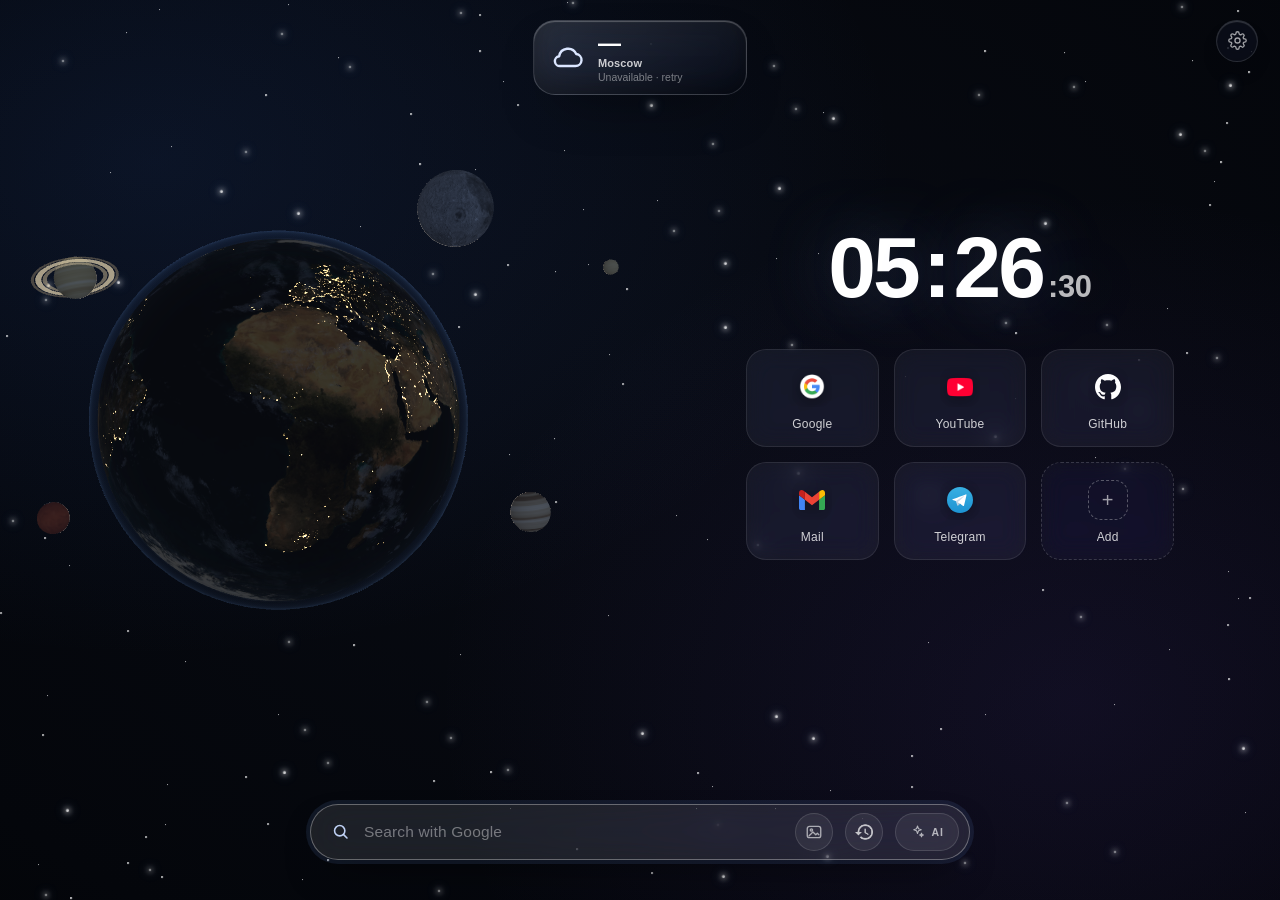
==== index.html @ 70d058a9 "Release 2.6.7: minimal image thumbnail and readable folder title" ====
<!DOCTYPE html>
<html lang="en">
<head>
  <meta charset="UTF-8" />
  <meta name="color-scheme" content="dark" />
  <meta name="viewport" content="width=device-width, initial-scale=1" />
  <title>New Tab</title>
  <link rel="stylesheet" href="style.css" />
</head>
<body>
  
  <div class="stars" id="stars" aria-hidden="true"></div>

  
  <button class="settings-button" id="settings-button" type="button"
          aria-label="Открыть настройки" title="Настройки" aria-haspopup="dialog"
          data-i18n-aria="settings.open" data-i18n-title="settings.open">
    <svg viewBox="0 0 24 24" fill="none" stroke="currentColor" stroke-width="1.7"
         stroke-linecap="round" stroke-linejoin="round" aria-hidden="true">
      <circle cx="12" cy="12" r="3.2" />
      <path d="M19.4 15a1.7 1.7 0 0 0 .34 1.87l.06.06a2 2 0 1 1-2.83 2.83l-.06-.06a1.7 1.7 0 0 0-1.87-.34 1.7 1.7 0 0 0-1 1.55V21a2 2 0 1 1-4 0v-.09a1.7 1.7 0 0 0-1.11-1.55 1.7 1.7 0 0 0-1.87.34l-.06.06a2 2 0 1 1-2.83-2.83l.06-.06A1.7 1.7 0 0 0 4.6 15a1.7 1.7 0 0 0-1.55-1H3a2 2 0 1 1 0-4h.09A1.7 1.7 0 0 0 4.64 8.9a1.7 1.7 0 0 0-.34-1.87l-.06-.06a2 2 0 1 1 2.83-2.83l.06.06A1.7 1.7 0 0 0 9 4.6a1.7 1.7 0 0 0 1-1.55V3a2 2 0 1 1 4 0v.09a1.7 1.7 0 0 0 1 1.55 1.7 1.7 0 0 0 1.87-.34l.06-.06a2 2 0 1 1 2.83 2.83l-.06.06a1.7 1.7 0 0 0-.34 1.87V9a1.7 1.7 0 0 0 1.55 1H21a2 2 0 1 1 0 4h-.09a1.7 1.7 0 0 0-1.51 1Z" />
    </svg>
  </button>

  
  <div class="top-widgets" id="top-widgets">

  
  <section class="media-player" id="media-player" aria-label="Медиаплеер" aria-hidden="true" hidden
           data-i18n-aria="player.label">
    <div class="player-cover" id="player-cover">
      <img class="player-art" id="player-art" alt="" />
      <span class="player-cover-fallback" aria-hidden="true">
        <svg viewBox="0 0 24 24" fill="none" stroke="currentColor" stroke-width="1.8"
             stroke-linecap="round" stroke-linejoin="round">
          <path d="M9 17.5V5.5l10-2V15" />
          <circle cx="6.5" cy="17.5" r="2.5" />
          <circle cx="16.5" cy="15" r="2.5" />
        </svg>
      </span>
    </div>

    <div class="player-body">
      <div class="player-head">
        <span class="player-title" id="player-title">Без названия</span>
        <span class="player-dot" aria-hidden="true">•</span>
        <span class="player-source" id="player-source">Браузер</span>
      </div>

      <div class="player-timeline">
        <span class="player-time" id="player-current">00:00</span>

        <div class="player-progress" id="player-progress" role="slider" tabindex="0"
             aria-label="Позиция воспроизведения" aria-valuemin="0" aria-valuemax="100"
             aria-valuenow="0" aria-valuetext="Перемотка недоступна" aria-disabled="true"
             data-i18n-aria="player.progress">
          <span class="player-progress-fill" id="player-progress-fill"></span>
          <span class="player-progress-thumb" id="player-progress-thumb"></span>
        </div>

        <span class="player-time" id="player-duration">--:--</span>
      </div>

      <span class="player-artist" id="player-artist">Воспроизведение в браузере</span>
    </div>

    <div class="player-controls" role="group" aria-label="Управление плеером"
         data-i18n-aria="player.controls">
      <button class="player-control" id="player-prev" type="button"
              aria-label="Предыдущий трек" title="Предыдущий трек"
              data-i18n-aria="player.prev" data-i18n-title="player.prev">
        <svg viewBox="0 0 24 24" fill="currentColor" aria-hidden="true">
          <path d="M6 5.5a1 1 0 0 1 2 0v13a1 1 0 1 1-2 0v-13Zm12.2.2a1 1 0 0 1 .8 1v10.6a1 1 0 0 1-1.6.8l-7.3-5.3a1 1 0 0 1 0-1.6l7.3-5.3a1 1 0 0 1 .8-.2Z" />
        </svg>
      </button>

      <button class="player-control player-control--primary" id="player-play" type="button"
              aria-label="Пауза" title="Пауза">
        <svg class="player-icon player-icon--pause" viewBox="0 0 24 24" fill="currentColor" aria-hidden="true">
          <rect x="6" y="5" width="4" height="14" rx="1.2" />
          <rect x="14" y="5" width="4" height="14" rx="1.2" />
        </svg>
        <svg class="player-icon player-icon--play" viewBox="0 0 24 24" fill="currentColor" aria-hidden="true">
          <path d="M8 5.8a1 1 0 0 1 1.5-.9l9 6.2a1 1 0 0 1 0 1.8l-9 6.2A1 1 0 0 1 8 18.2V5.8Z" />
        </svg>
      </button>

      <button class="player-control" id="player-next" type="button"
              aria-label="Следующий трек" title="Следующий трек"
              data-i18n-aria="player.next" data-i18n-title="player.next">
        <svg viewBox="0 0 24 24" fill="currentColor" aria-hidden="true">
          <path d="M18 5.5a1 1 0 0 0-2 0v13a1 1 0 1 0 2 0v-13ZM5.8 5.7a1 1 0 0 0-.8 1v10.6a1 1 0 0 0 1.6.8l7.3-5.3a1 1 0 0 0 0-1.6L6.6 5.9a1 1 0 0 0-.8-.2Z" />
        </svg>
      </button>
    </div>
  </section>

  
  <aside class="weather-widget" id="weather-widget" hidden role="button" tabindex="0"
         aria-label="Погода" data-i18n-aria="weather.label">
    <div class="weather-icon" id="weather-icon" aria-hidden="true"></div>
    <div class="weather-body">
      <div class="weather-main">
        <span class="weather-temp" id="weather-temp">—</span>
        <span class="weather-range" id="weather-range"></span>
      </div>
      <span class="weather-city" id="weather-city">Москва</span>
      <span class="weather-condition" id="weather-condition">Загрузка…</span>
    </div>
  </aside>
  </div>

  <main class="stage">
    
    <section class="planets" id="planet-panel" aria-label="Интерактивная 3D-сцена Солнечной системы">
      <div class="scene" id="scene"></div>

      <p class="scene-error" id="scene-error" hidden data-i18n="scene.error">
        WebGL недоступен в этом браузере — 3D-сцена не может быть показана.
      </p>
    </section>

    
    <section class="content" aria-label="Часы и закладки">
      <div class="clock" aria-label="Текущее время" data-i18n-aria="clock.label">
        <span id="clock-hours">00</span><span class="clock-colon">:</span><span id="clock-minutes">00</span><span class="clock-seconds" id="clock-seconds">:00</span>
      </div>

      <div class="bookmarks-widget">
        <nav class="tiles" id="tiles" aria-label="Закладки" data-i18n-aria="tiles.label"></nav>

        <div class="tiles-nav" id="tiles-nav" hidden>
          <button class="tiles-arrow" id="tiles-prev" type="button"
                  aria-label="Предыдущая страница закладок" data-i18n-aria="tiles.prev">‹</button>
          <div class="tiles-dots" id="tiles-dots" aria-label="Страницы закладок" data-i18n-aria="tiles.pages"></div>
          <button class="tiles-arrow" id="tiles-next" type="button"
                  aria-label="Следующая страница закладок" data-i18n-aria="tiles.next">›</button>
        </div>
      </div>
    </section>
  </main>

  <div class="folder-backdrop" id="folder-backdrop" hidden>
    <span class="folder-drop-hint" data-i18n="folders.dropHint">Перетащите сюда, чтобы вынести из папки</span>
  </div>
  <section class="folder-panel" id="folder-panel" hidden role="dialog" aria-modal="true"
           aria-label="Папка" data-i18n-aria="folders.label">
    <div class="folder-heading">
      <span class="folder-title" id="folder-title" role="button" tabindex="0"
            data-i18n-title="folders.renameHint"></span>
    </div>
    <div class="folder-grid" id="folder-grid"></div>
  </section>

  
  <footer class="search-bar">
    <form class="search" id="search-form" action="https://www.google.com/search" method="get" role="search">
      <div class="search-attachment" id="search-attachment" hidden>
        <div class="search-attachment-thumb">
          <img class="search-attachment-img" id="search-attachment-img" alt="" />
          <button class="search-attachment-remove" id="search-attachment-remove" type="button"
                  aria-label="Убрать изображение" title="Убрать изображение"
                  data-i18n-aria="imageSearch.remove" data-i18n-title="imageSearch.remove">×</button>
        </div>
      </div>

      <div class="search-row">
        <svg class="search-icon" viewBox="0 0 24 24" fill="none" stroke="currentColor" stroke-width="2"
             stroke-linecap="round" aria-hidden="true">
          <circle cx="11" cy="11" r="6.5" />
          <path d="M20.2 20.2 15.9 15.9" />
        </svg>

        <input id="search-input" name="q" type="text" placeholder="Search with Google"
               autocomplete="off" spellcheck="false" autofocus />

        <button class="image-picker" id="image-picker" type="button"
                aria-label="Поиск по картинке" title="Поиск по картинке">
          <svg viewBox="0 0 24 24" fill="none" stroke="currentColor" stroke-width="1.8"
               stroke-linecap="round" stroke-linejoin="round" aria-hidden="true">
            <rect x="3" y="4.5" width="18" height="15" rx="3" />
            <circle cx="8.6" cy="9.4" r="1.5" />
            <path d="m5.5 17 5.1-5.1 3.8 3.8 2.1-2.1 2 2" />
          </svg>
        </button>

        <button class="ai-history" id="ai-history" type="button"
                aria-label="Открыть историю ИИ-поиска Google" title="История ИИ-поиска Google"
                data-i18n-aria="search.history" data-i18n-title="search.history">
          <img src="textures/history.png" alt="" aria-hidden="true" />
        </button>

        <button class="ai-toggle" id="ai-toggle" type="button" aria-pressed="false"
                aria-label="Переключить ИИ-поиск Google" title="ИИ-поиск Google">
          <svg viewBox="0 0 24 24" fill="none" stroke="currentColor" stroke-width="1.7"
               stroke-linecap="round" stroke-linejoin="round" aria-hidden="true">
            <path d="M12 3.2 13.6 7.6 18 9.2 13.6 10.8 12 15.2 10.4 10.8 6 9.2 10.4 7.6 12 3.2Z" />
            <path d="m18.4 14.6.8 2.2 2.2.8-2.2.8-.8 2.2-.8-2.2-2.2-.8 2.2-.8.8-2.2Z" />
          </svg>
          <span class="ai-toggle-text" data-i18n="search.aiShort">AI</span>
        </button>

        <button class="search-attachment-send" id="search-attachment-send" type="button"
                aria-label="Отправить изображение" title="Отправить изображение"
                data-i18n-aria="imageSearch.send" data-i18n-title="imageSearch.send">
          <svg viewBox="0 0 24 24" fill="none" stroke="currentColor" stroke-width="1.9"
               stroke-linecap="round" stroke-linejoin="round" aria-hidden="true">
            <path d="M5 12h14M13 6l6 6-6 6" />
          </svg>
        </button>
      </div>
    </form>
  </footer>

  
  <dialog class="bookmark-dialog" id="bookmark-dialog">
    <form class="bookmark-form" id="bookmark-form" novalidate>
      <h2 id="bm-dialog-title">Новая закладка</h2>

      <div class="bookmark-type" id="bm-type" role="group">
        <button class="bookmark-type-option is-active" type="button" data-type="bookmark"
                data-i18n="bookmarks.bookmarkType">Закладка</button>
        <button class="bookmark-type-option" type="button" data-type="folder"
                data-i18n="bookmarks.folderType">Папка</button>
      </div>

      <label class="field">
        <span data-i18n="bookmarks.name">Название</span>
        <input id="bm-name" type="text" maxlength="40" placeholder="Например, Хабр"
               autocomplete="off" data-i18n-placeholder="bookmarks.namePlaceholder" />
      </label>

      <label class="field" id="bm-url-field">
        <span data-i18n="bookmarks.url">Адрес сайта</span>
        <input id="bm-url" type="text" placeholder="example.com" autocomplete="off" spellcheck="false" />
      </label>

      <p class="dialog-error" id="bm-error" role="alert"></p>

      <div class="dialog-actions">
        <button class="btn btn--ghost" id="bm-cancel" type="button" data-i18n="common.cancel">Отмена</button>
        <button class="btn" type="submit" data-i18n="common.add">Добавить</button>
      </div>
    </form>
  </dialog>

  
  <dialog class="settings-dialog" id="settings-dialog">
    <form class="settings-form" id="settings-form" novalidate>
      <h2 data-i18n="settings.title">Настройки</h2>

      <section class="settings-section">
        <h3 data-i18n="settings.interfaceSection">Интерфейс</h3>
        <label class="field">
          <span data-i18n="settings.language">Язык интерфейса</span>
          <select id="setting-language">
            <option value="ru">Русский</option>
            <option value="en">English</option>
          </select>
        </label>
        <label class="field">
          <span data-i18n="settings.layout">Расположение</span>
          <select id="setting-layout">
            <option value="top" data-i18n="settings.layoutTop">Поиск внизу, плеер сверху</option>
            <option value="bottom" data-i18n="settings.layoutBottom">Поиск вверху, плеер внизу</option>
          </select>
        </label>
      </section>

      <section class="settings-section">
        <h3 data-i18n="settings.planetSection">Планета</h3>
        <label class="field">
          <span data-i18n="settings.planetLighting">Освещение Земли</span>
          <select id="setting-planet-lighting">
            <option value="auto" data-i18n="lighting.auto">Авто (по времени)</option>
            <option value="day" data-i18n="lighting.day">День</option>
            <option value="dusk" data-i18n="lighting.dusk">50 / 50</option>
            <option value="night" data-i18n="lighting.night">Ночь</option>
          </select>
        </label>
        <p class="settings-note" data-i18n="settings.planetNote">Авто — по сезонному закату. Ручной режим не зависит от времени.</p>
      </section>

      <section class="settings-section">
        <h3 data-i18n="settings.searchSection">Поисковик</h3>
        <label class="field">
          <span data-i18n="settings.searchEngine">Поисковая система</span>
          <select id="setting-search-engine">
            <option value="google">Google</option>
            <option value="yandex" data-i18n="searchEngine.yandex">Яндекс</option>
            <option value="bing">Bing</option>
            <option value="duckduckgo">DuckDuckGo</option>
          </select>
        </label>
      </section>

      <section class="settings-section">
        <div class="settings-heading">
          <h3 data-i18n="settings.weatherSection">Погода справа от плеера</h3>
          <label class="switch" title="Показывать виджет погоды" data-i18n-title="settings.weatherToggle">
            <input id="setting-weather-enabled" type="checkbox" />
            <span class="switch-track"><span class="switch-thumb"></span></span>
          </label>
        </div>

        <label class="field">
          <span data-i18n="settings.city">Город</span>
          <select id="setting-weather-city"></select>
        </label>

        <label class="field">
          <span data-i18n="settings.units">Единицы температуры</span>
          <select id="setting-weather-unit">
            <option value="celsius" data-i18n="units.celsius">Цельсий (°C)</option>
            <option value="fahrenheit" data-i18n="units.fahrenheit">Фаренгейт (°F)</option>
          </select>
        </label>
      </section>

      <section class="settings-section">
        <h3 data-i18n="settings.bookmarksSection">Закладки</h3>
        <p class="settings-note" data-i18n="settings.bookmarksNote">По 9 закладок на странице. Точки под сеткой переключают страницы.</p>
        <div class="settings-button-row">
          <button class="btn btn--ghost" id="settings-export-bookmarks" type="button"
                  data-i18n="settings.exportBookmarks">Экспорт закладок</button>
          <button class="btn btn--ghost" id="settings-import-bookmarks" type="button"
                  data-i18n="settings.importBookmarks">Импорт закладок</button>
        </div>
        <button class="btn btn--ghost" id="settings-restore-bookmarks" type="button"
                data-i18n="settings.restore">Вернуть стандартные закладки</button>
      </section>

      <p class="dialog-status" id="settings-status" role="status"></p>
      <p class="dialog-error" id="settings-error" role="alert"></p>

      <div class="dialog-actions">
        <button class="btn btn--ghost" id="settings-cancel" type="button" data-i18n="common.cancel">Отмена</button>
        <button class="btn" type="submit" data-i18n="common.save">Сохранить</button>
      </div>
    </form>
  </dialog>

  <input type="file" id="bookmark-import" accept="application/json,.json" hidden />
  <input type="file" id="search-image-input" accept="image/*" hidden />

  <script src="lib/three.min.js"></script>
  <script src="script.js"></script>
</body>
</html>
---- style.css ----
*,
*::before,
*::after {
  box-sizing: border-box;
}

:root {
  --font-apple: -apple-system, BlinkMacSystemFont, "San Francisco", "SF Pro Display",
    "SF Pro Text", "Helvetica Neue", "Segoe UI", Roboto, Arial, sans-serif;

  --accent-blue: #4f7dff;
  --accent-violet: #9b5cff;
  --accent-cyan: #22c7e6;
}

html,
body {
  height: 100%;
}

body {
  margin: 0;
  display: flex;
  flex-direction: column;
  overflow: hidden;
  color: #ffffff;
  font-family: var(--font-apple);
  -webkit-font-smoothing: antialiased;
  -moz-osx-font-smoothing: grayscale;

  
  background-color: #000000;
  background-image:
    radial-gradient(1200px 800px at 12% 18%, rgba(48, 96, 190, 0.14), transparent 62%),
    radial-gradient(1000px 800px at 84% 78%, rgba(104, 66, 190, 0.12), transparent 64%),
    radial-gradient(1500px 1100px at 50% 42%, #080b13 0%, #04060b 58%, #000000 100%);
}

::selection {
  color: #ffffff;
  background: rgba(120, 170, 255, 0.35);
}

.stars {
  position: fixed;
  inset: 0;
  z-index: 0;
  overflow: hidden;
  pointer-events: none;
}

.star {
  position: absolute;
  border-radius: 50%;
  background: #ffffff;
  opacity: 0.8;
  animation: twinkle var(--dur, 4s) ease-in-out infinite;
  animation-delay: var(--delay, 0s);
  will-change: opacity, transform;
}

.star--bright {
  box-shadow:
    0 0 6px 1px rgba(255, 255, 255, 0.75),
    0 0 14px 2px rgba(160, 200, 255, 0.35);
}

@keyframes twinkle {
  0%,
  100% {
    opacity: 0.12;
    transform: scale(0.72);
  }
  50% {
    opacity: 1;
    transform: scale(1.15);
  }
}

.stage {
  position: relative;
  z-index: 1;
  flex: 1 1 auto;
  min-height: 0;
  display: grid;
  grid-template-columns: 1fr 1fr;
  grid-template-rows: 1fr;
  align-items: stretch;
  justify-items: stretch;
}

.planets {
  position: relative;
  min-width: 0;
  min-height: 0;
}

.scene {
  position: absolute;
  inset: 0;
}

.scene-canvas {
  display: block;
  width: 100%;
  height: 100%;
  touch-action: none;
  outline: none;
  cursor: default;
}

.scene-canvas.is-hovering {
  cursor: grab;
}

.scene-canvas.is-grabbing {
  cursor: grabbing;
}

.scene-error {
  position: absolute;
  inset: 0;
  z-index: 2;
  display: grid;
  place-items: center;
  margin: 0;
  padding: 32px;
  text-align: center;
  font-size: 14px;
  color: rgba(255, 255, 255, 0.55);
}

.scene-error[hidden] {
  display: none;
}

.content {
  display: flex;
  flex-direction: column;
  align-items: center;
  justify-content: center;
  gap: clamp(26px, 4.5vh, 54px);
  width: 100%;
  max-width: 500px;
  height: 100%;
  padding: 0 clamp(16px, 3vw, 36px);
  justify-self: center;
}

.clock {
  display: flex;
  align-items: baseline;
  justify-content: center;
  gap: 0.06em;
  font-size: clamp(52px, 6.7vw, 112px);
  font-weight: 700;
  line-height: 0.95;
  letter-spacing: -0.035em;
  color: #ffffff;
  font-variant-numeric: tabular-nums;
  font-feature-settings: "tnum" 1;
  text-shadow: 0 0 70px rgba(150, 190, 255, 0.26);
  user-select: none;
}

.clock-seconds {
  font-size: 0.36em;
  font-weight: 600;
  letter-spacing: -0.01em;
  color: rgba(255, 255, 255, 0.72);
}

.tiles {
  display: grid;
  grid-template-columns: repeat(3, minmax(0, 1fr));
  align-content: start;
  gap: clamp(10px, 1.2vw, 15px);
  width: min(100%, 440px);
}

.bookmarks-widget {
  display: flex;
  flex-direction: column;
  align-items: center;
  gap: 12px;
  width: 100%;
}

.tiles-nav {
  display: flex;
  align-items: center;
  justify-content: center;
  gap: 10px;
}

.tiles-nav[hidden] {
  display: none;
}

.tiles-arrow {
  display: grid;
  place-items: center;
  width: 26px;
  height: 26px;
  padding: 0 0 1px;
  border: 1px solid rgba(255, 255, 255, 0.12);
  border-radius: 50%;
  background: rgba(255, 255, 255, 0.05);
  color: rgba(255, 255, 255, 0.62);
  font-family: inherit;
  font-size: 18px;
  line-height: 1;
  cursor: pointer;
  transition: color 0.2s ease, background 0.2s ease, border-color 0.2s ease;
}

.tiles-arrow:hover:not(:disabled) {
  border-color: rgba(150, 170, 255, 0.45);
  background: rgba(120, 140, 255, 0.12);
  color: #ffffff;
}

.tiles-arrow:disabled {
  opacity: 0.25;
  cursor: default;
}

.tiles-dots {
  display: flex;
  align-items: center;
  gap: 6px;
  height: 12px;
}

.tiles-dot {
  width: 6px;
  height: 6px;
  padding: 0;
  border: 0;
  border-radius: 50%;
  background: rgba(255, 255, 255, 0.26);
  cursor: pointer;
  transition: background 0.2s ease, transform 0.2s ease;
}

.tiles-dot:hover {
  background: rgba(255, 255, 255, 0.6);
}

.tiles-dot.is-active {
  background: rgba(255, 255, 255, 0.95);
  transform: scale(1.25);
}

.tile-wrap {
  position: relative;
  min-width: 0;
}

.tile {
  position: relative;
  display: flex;
  flex-direction: column;
  align-items: center;
  justify-content: center;
  gap: 10px;
  width: 100%;
  height: 100%;
  padding: 17px 10px 15px;
  border: 1px solid rgba(255, 255, 255, 0.09);
  border-radius: 20px;
  background: rgba(255, 255, 255, 0.05);
  -webkit-backdrop-filter: blur(12px) saturate(160%);
  backdrop-filter: blur(12px) saturate(160%);
  color: #ffffff;
  font-family: inherit;
  text-decoration: none;
  overflow: hidden;
  transition: transform 0.25s ease, background 0.25s ease,
    border-color 0.25s ease, box-shadow 0.25s ease;
}

.tile::before {
  content: "";
  position: absolute;
  inset: 0;
  background: radial-gradient(130px 80px at 50% 0%,
    rgba(140, 180, 255, 0.22), transparent 72%);
  opacity: 0;
  transition: opacity 0.25s ease;
  pointer-events: none;
}

.tile:hover,
.tile:focus-visible {
  transform: translateY(-4px);
  background: rgba(255, 255, 255, 0.12);
  border-color: rgba(255, 255, 255, 0.3);
  box-shadow:
    0 20px 44px -16px rgba(0, 0, 0, 0.65),
    inset 0 1px 0 rgba(255, 255, 255, 0.22);
  outline: none;
}

.tile:hover::before,
.tile:focus-visible::before {
  opacity: 1;
}

.tile-icon {
  position: relative;
  display: grid;
  place-items: center;
  flex: 0 0 auto;
  width: 40px;
  height: 40px;
  border-radius: 13px;
  overflow: hidden;
  transition: transform 0.25s ease;
}

.tile:hover .tile-icon {
  transform: scale(1.07) rotate(-2deg);
}

.tile-icon--img {
  background: transparent;
  box-shadow: none;
}

.tile-icon--img img {
  display: block;
  width: 26px;
  height: 26px;
  object-fit: contain;
  filter: drop-shadow(0 3px 8px rgba(0, 0, 0, 0.35));
}

.tile-icon--invert img {
  filter: brightness(0) invert(1) drop-shadow(0 3px 8px rgba(0, 0, 0, 0.35));
}

.tile-icon--letter {
  background: linear-gradient(145deg, var(--c1, #5b8cff), var(--c2, #3a5bd9));
  font-size: 16px;
  font-weight: 700;
  color: #ffffff;
  text-transform: uppercase;
  box-shadow:
    inset 0 1px 0 rgba(255, 255, 255, 0.35),
    0 10px 20px -12px var(--c2, #3a5bd9);
}

.tile-name {
  max-width: 100%;
  overflow: hidden;
  font-size: 12px;
  font-weight: 500;
  letter-spacing: 0.02em;
  text-overflow: ellipsis;
  white-space: nowrap;
  color: rgba(255, 255, 255, 0.8);
  transition: color 0.25s ease;
}

.tile:hover .tile-name {
  color: #ffffff;
}

.tile-remove {
  position: absolute;
  top: 6px;
  right: 6px;
  z-index: 3;
  display: grid;
  place-items: center;
  width: 22px;
  height: 22px;
  padding: 0;
  border: 1px solid rgba(255, 255, 255, 0.16);
  border-radius: 50%;
  background: rgba(8, 10, 18, 0.72);
  color: rgba(255, 255, 255, 0.7);
  font-family: inherit;
  font-size: 14px;
  line-height: 1;
  cursor: pointer;
  opacity: 0;
  transform: scale(0.85);
  transition: opacity 0.2s ease, transform 0.2s ease, background 0.2s ease;
}

.tile-wrap:hover .tile-remove,
.tile-remove:focus-visible {
  opacity: 1;
  transform: scale(1);
}

.tile-remove:hover {
  border-color: transparent;
  background: rgba(224, 62, 82, 0.9);
  color: #ffffff;
}

.tile--add {
  border-style: dashed;
  border-color: rgba(255, 255, 255, 0.16);
  background: rgba(255, 255, 255, 0.025);
  color: rgba(255, 255, 255, 0.6);
  cursor: pointer;
  appearance: none;
}

.tile--add:hover {
  border-color: rgba(140, 170, 255, 0.45);
  background: rgba(120, 150, 255, 0.08);
  color: #ffffff;
}

.tile-icon--add {
  border: 1px dashed rgba(255, 255, 255, 0.3);
  border-radius: 13px;
  background: transparent;
  font-size: 20px;
  font-weight: 300;
  line-height: 1;
  color: inherit;
}

.tile--folder {
  border-color: rgba(150, 175, 255, 0.2);
  background:
    linear-gradient(145deg, rgba(110, 145, 255, 0.13), rgba(255, 255, 255, 0.035));
}

.tile--folder:hover {
  border-color: rgba(150, 180, 255, 0.45);
  background:
    linear-gradient(145deg, rgba(120, 155, 255, 0.2), rgba(255, 255, 255, 0.06));
}

.tile-icon--folder {
  color: #cfdcff;
  background:
    linear-gradient(145deg, rgba(120, 155, 255, 0.3), rgba(90, 110, 230, 0.14));
  border: 1px solid rgba(170, 190, 255, 0.2);
  box-shadow: inset 0 1px 1px rgba(255, 255, 255, 0.18);
}

.tile-icon--folder svg {
  width: 25px;
  height: 25px;
}

.tile-folder-count {
  position: absolute;
  top: 8px;
  right: 8px;
  display: grid;
  place-items: center;
  min-width: 18px;
  height: 18px;
  padding: 0 5px;
  border: 1px solid rgba(255, 255, 255, 0.16);
  border-radius: 999px;
  background: rgba(8, 12, 24, 0.68);
  color: rgba(255, 255, 255, 0.74);
  font-size: 10px;
  font-weight: 600;
  line-height: 1;
  pointer-events: none;
}

.tile-wrap.is-drop-target .tile,
.tile-wrap.is-folder-drop .tile {
  border-color: rgba(160, 190, 255, 0.85);
  background:
    linear-gradient(145deg, rgba(130, 165, 255, 0.24), rgba(255, 255, 255, 0.07));
  box-shadow:
    0 0 0 3px rgba(120, 160, 255, 0.16),
    0 18px 40px -24px rgba(0, 0, 0, 0.9);
  transform: scale(1.025);
}

.tile-wrap.is-dragging {
  opacity: 0.42;
}

.folder-backdrop {
  position: fixed;
  inset: 0;
  z-index: 9;
  background: rgba(2, 4, 10, 0.46);
  -webkit-backdrop-filter: blur(3px);
  backdrop-filter: blur(3px);
  opacity: 0;
  transition: opacity 0.22s ease, background 0.22s ease;
}

.folder-backdrop.is-open {
  opacity: 1;
}

.folder-backdrop.is-closing {
  pointer-events: none;
}

.folder-backdrop.is-drop-target {
  background: rgba(10, 16, 34, 0.58);
  box-shadow: inset 0 0 0 2px rgba(130, 165, 255, 0.28);
}

.folder-drop-hint {
  position: fixed;
  left: 50%;
  bottom: 28px;
  z-index: 11;
  padding: 10px 18px;
  border: 1px solid rgba(160, 190, 255, 0.35);
  border-radius: 999px;
  background: rgba(12, 18, 34, 0.86);
  -webkit-backdrop-filter: blur(18px) saturate(170%);
  backdrop-filter: blur(18px) saturate(170%);
  color: rgba(230, 238, 255, 0.9);
  font-size: 13px;
  font-weight: 500;
  letter-spacing: 0.01em;
  opacity: 0;
  transform: translate(-50%, 12px);
  transition: opacity 0.2s ease, transform 0.2s ease;
  pointer-events: none;
}

.folder-backdrop.is-drop-target .folder-drop-hint {
  opacity: 1;
  transform: translate(-50%, 0);
}

.folder-panel {
  position: fixed;
  z-index: 10;
  display: block;
  padding: 0;
  outline: none;
  border: 0;
  background: transparent;
  box-shadow: none;
  opacity: 0;
  transform: scale(0.96);
  transform-origin: center;
  transition: opacity 0.22s ease, transform 0.22s cubic-bezier(0.16, 0.84, 0.44, 1);
}

.folder-panel.is-open {
  opacity: 1;
  transform: scale(1);
}

.folder-panel.is-closing {
  pointer-events: none;
}

.folder-backdrop[hidden],
.folder-panel[hidden] {
  display: none;
}

.folder-grid {
  display: grid;
  grid-template-columns: repeat(3, minmax(0, 1fr));
  grid-template-rows: repeat(3, minmax(0, 1fr));
  gap: clamp(10px, 1.2vw, 15px);
  width: 100%;
  height: 100%;
}

.folder-heading {
  position: absolute;
  left: 50%;
  bottom: calc(100% + 10px);
  width: max-content;
  max-width: 100%;
  text-align: center;
  transform: translateX(-50%);
}

.folder-panel.is-title-below .folder-heading {
  top: calc(100% + 10px);
  bottom: auto;
}

.folder-title {
  display: inline-block;
  max-width: min(70vw, 420px);
  padding: 7px 14px;
  overflow: hidden;
  border: 1px solid rgba(255, 255, 255, 0.14);
  border-radius: 12px;
  background: rgba(8, 12, 22, 0.82);
  -webkit-backdrop-filter: blur(20px) saturate(170%);
  backdrop-filter: blur(20px) saturate(170%);
  box-shadow:
    0 14px 34px -20px rgba(0, 0, 0, 0.95),
    inset 0 1px 0 rgba(255, 255, 255, 0.1);
  color: #ffffff;
  font-size: 18px;
  font-weight: 600;
  letter-spacing: -0.01em;
  line-height: 1.25;
  text-overflow: ellipsis;
  text-shadow: 0 1px 2px rgba(0, 0, 0, 0.55);
  white-space: nowrap;
  outline: none;
  cursor: text;
  transition: background 0.2s ease, box-shadow 0.2s ease, border-color 0.2s ease;
}

.folder-title:hover {
  border-color: rgba(160, 185, 255, 0.35);
  background: rgba(16, 22, 40, 0.92);
}

.folder-title.is-editing {
  overflow: visible;
  border-color: rgba(120, 160, 255, 0.45);
  background: rgba(10, 14, 26, 0.96);
  box-shadow: 0 0 0 2px rgba(120, 160, 255, 0.32);
  text-overflow: clip;
}

body.folder-open {
  overflow: hidden;
}

.bookmarks-widget > .tiles,
.bookmarks-widget > .tiles-nav {
  transition: opacity 0.2s ease;
}

body.folder-open .bookmarks-widget > .tiles,
body.folder-open .bookmarks-widget > .tiles-nav {
  opacity: 0;
  pointer-events: none;
}

.field[hidden] {
  display: none;
}

.bookmark-type {
  display: flex;
  gap: 5px;
  padding: 4px;
  border: 1px solid rgba(255, 255, 255, 0.1);
  border-radius: 12px;
  background: rgba(255, 255, 255, 0.045);
}

.bookmark-type-option {
  flex: 1;
  height: 34px;
  padding: 0 10px;
  border: 0;
  border-radius: 9px;
  background: transparent;
  color: rgba(255, 255, 255, 0.55);
  font-family: inherit;
  font-size: 12px;
  font-weight: 600;
  cursor: pointer;
  transition: color 0.2s ease, background 0.2s ease, box-shadow 0.2s ease;
}

.bookmark-type-option:hover {
  color: #ffffff;
  background: rgba(255, 255, 255, 0.07);
}

.bookmark-type-option.is-active {
  background: linear-gradient(135deg, rgba(90, 125, 255, 0.92), rgba(150, 100, 255, 0.92));
  color: #ffffff;
  box-shadow:
    0 6px 16px -10px rgba(90, 110, 255, 0.9),
    inset 0 1px 0 rgba(255, 255, 255, 0.24);
}

.top-widgets {
  position: fixed;
  top: clamp(12px, 2.2vh, 22px);
  left: 50%;
  z-index: 6;
  display: flex;
  align-items: stretch;
  gap: 12px;
  width: max-content;
  max-width: calc(100vw - 32px);
  transform: translateX(-50%);
  pointer-events: none;
}

.top-widgets > * {
  pointer-events: auto;
}

body.layout-bottom .top-widgets {
  top: auto;
  bottom: clamp(12px, 2.2vh, 22px);
}

body.layout-bottom .search-bar {
  order: -1;
  padding-top: clamp(14px, 2.2vh, 24px);
  padding-bottom: 12px;
}

body.layout-bottom .search {
  width: min(660px, calc(100vw - 160px));
}

@media (min-width: 901px) {
  body.layout-bottom .stage {
    transform: translateY(calc(-1 * var(--stage-shift, 0px)));
  }
}

.weather-widget {
  position: relative;
  display: flex;
  align-items: center;
  gap: 12px;
  width: 214px;
  padding: 11px 16px;
  border: 1px solid rgba(255, 255, 255, 0.15);
  border-radius: 22px;
  background:
    linear-gradient(145deg, rgba(255, 255, 255, 0.14), rgba(9, 13, 24, 0.62));
  -webkit-backdrop-filter: blur(20px) saturate(180%);
  backdrop-filter: blur(20px) saturate(180%);
  box-shadow:
    0 22px 56px -28px rgba(0, 0, 0, 0.9),
    inset 0 1px 1px rgba(255, 255, 255, 0.26),
    inset 0 -12px 24px rgba(0, 0, 0, 0.25);
  color: #ffffff;
  opacity: 0;
  transform: translateY(-10px);
  transition: opacity 0.5s ease, transform 0.5s cubic-bezier(0.16, 0.84, 0.44, 1);
}

.weather-widget[hidden] {
  display: none;
}

.weather-widget.is-visible {
  opacity: 1;
  transform: translateY(0);
}

.weather-widget:not([hidden]) {
  cursor: pointer;
}

.weather-widget:not([hidden]):hover {
  border-color: rgba(180, 195, 255, 0.32);
  box-shadow:
    0 24px 60px -28px rgba(0, 0, 0, 0.95),
    0 0 26px rgba(110, 140, 255, 0.16),
    inset 0 1px 1px rgba(255, 255, 255, 0.3),
    inset 0 -12px 24px rgba(0, 0, 0, 0.25);
}

.weather-widget:focus-visible {
  outline: none;
  border-color: rgba(160, 180, 255, 0.55);
  box-shadow: 0 0 0 3px rgba(120, 150, 255, 0.2);
}

.weather-icon {
  display: grid;
  place-items: center;
  flex: 0 0 36px;
  width: 36px;
  height: 36px;
  color: #dbe6ff;
}

.weather-icon svg {
  width: 100%;
  height: 100%;
}

.weather-icon.is-sunny {
  color: #ffd36a;
}

.weather-icon.is-snow {
  color: #e8f1ff;
}

.weather-body {
  display: flex;
  flex-direction: column;
  gap: 2px;
  min-width: 0;
}

.weather-main {
  display: flex;
  align-items: baseline;
  gap: 7px;
}

.weather-temp {
  font-size: 23px;
  font-weight: 650;
  line-height: 1;
  letter-spacing: -0.03em;
}

.weather-range {
  font-size: 10px;
  white-space: nowrap;
  color: rgba(255, 255, 255, 0.42);
}

.weather-city {
  overflow: hidden;
  font-size: 11px;
  font-weight: 600;
  letter-spacing: 0.01em;
  white-space: nowrap;
  text-overflow: ellipsis;
  color: rgba(255, 255, 255, 0.78);
}

.weather-condition {
  overflow: hidden;
  font-size: 10.5px;
  white-space: nowrap;
  text-overflow: ellipsis;
  color: rgba(255, 255, 255, 0.45);
}

.settings-button {
  position: fixed;
  top: clamp(12px, 2.2vh, 22px);
  right: clamp(12px, 2vw, 22px);
  z-index: 8;
  display: grid;
  place-items: center;
  width: 42px;
  height: 42px;
  padding: 0;
  border: 1px solid rgba(255, 255, 255, 0.13);
  border-radius: 50%;
  background: rgba(13, 17, 30, 0.62);
  -webkit-backdrop-filter: blur(18px) saturate(170%);
  backdrop-filter: blur(18px) saturate(170%);
  box-shadow:
    0 12px 32px -18px rgba(0, 0, 0, 0.95),
    inset 0 1px 1px rgba(255, 255, 255, 0.18);
  color: rgba(255, 255, 255, 0.62);
  cursor: pointer;
  transition: color 0.3s ease, background 0.3s ease, border-color 0.3s ease,
    box-shadow 0.3s ease;
}

.settings-button svg {
  width: 19px;
  height: 19px;
  transition: transform 0.5s cubic-bezier(0.16, 0.84, 0.44, 1);
}

.settings-button:hover {
  border-color: rgba(150, 170, 255, 0.4);
  background: rgba(30, 38, 64, 0.72);
  color: #ffffff;
  box-shadow:
    0 0 24px rgba(110, 140, 255, 0.22),
    inset 0 1px 1px rgba(255, 255, 255, 0.24);
}

.settings-button:hover svg {
  transform: rotate(55deg);
}

.media-player {
  position: relative;
  z-index: 1;
  display: flex;
  align-items: center;
  gap: 13px;
  width: min(560px, calc(100vw - 32px));
  padding: 9px 18px 9px 9px;
  overflow: hidden;
  isolation: isolate;
  border: 1px solid rgba(255, 255, 255, 0.22);
  border-radius: 24px;
  background:
    radial-gradient(120% 160% at 16% -30%, rgba(255, 255, 255, 0.28), transparent 46%),
    radial-gradient(90% 130% at 92% 130%, rgba(110, 92, 255, 0.2), transparent 62%),
    linear-gradient(140deg,
      rgba(255, 255, 255, 0.2) 0%,
      rgba(255, 255, 255, 0.055) 16%,
      rgba(11, 15, 28, 0.62) 50%,
      rgba(7, 10, 20, 0.8) 100%);
  -webkit-backdrop-filter: blur(26px) saturate(205%);
  backdrop-filter: blur(26px) saturate(205%);
  box-shadow:
    0 26px 70px -30px rgba(0, 0, 0, 0.98),
    0 2px 10px rgba(0, 0, 0, 0.35),
    0 0 38px rgba(120, 150, 255, 0.1),
    inset 0 1px 1px rgba(255, 255, 255, 0.45),
    inset 0 -16px 30px rgba(0, 0, 0, 0.34),
    inset 12px 0 30px rgba(255, 255, 255, 0.045),
    inset -12px 0 26px rgba(120, 150, 255, 0.09);
  opacity: 0;
  transform: translateY(-12px) scale(0.985);
  pointer-events: none;
  transition: opacity 0.55s ease, transform 0.55s cubic-bezier(0.16, 0.84, 0.44, 1);
}

.media-player::before {
  content: "";
  position: absolute;
  top: -80%;
  left: -12%;
  z-index: 0;
  width: 68%;
  height: 230%;
  background: radial-gradient(closest-side,
    rgba(255, 255, 255, 0.24),
    rgba(255, 255, 255, 0.05) 55%,
    transparent 76%);
  transform: rotate(18deg);
  pointer-events: none;
  animation: liquid-sheen 9s ease-in-out infinite;
}

.media-player::after {
  content: "";
  position: absolute;
  inset: 1px;
  z-index: 0;
  border-radius: inherit;
  background:
    linear-gradient(180deg,
      rgba(255, 255, 255, 0.16),
      transparent 26%,
      transparent 76%,
      rgba(255, 255, 255, 0.03)),
    radial-gradient(120% 90% at 88% -10%, rgba(140, 120, 255, 0.16), transparent 58%),
    radial-gradient(85% 70% at 50% 128%, rgba(170, 200, 255, 0.16), transparent 70%);
  box-shadow: inset 0 0 0 1px rgba(255, 255, 255, 0.055);
  pointer-events: none;
}

@keyframes liquid-sheen {
  0%,
  100% {
    transform: translateX(-8%) rotate(18deg);
    opacity: 0.55;
  }
  50% {
    transform: translateX(24%) rotate(18deg);
    opacity: 0.9;
  }
}

.media-player[hidden] {
  display: none;
}

.media-player.is-visible {
  opacity: 1;
  transform: translateY(0) scale(1);
  pointer-events: auto;
}

.player-controls {
  position: relative;
  z-index: 1;
  display: flex;
  align-items: center;
  gap: 5px;
  flex: 0 0 auto;
}

.player-control {
  display: grid;
  place-items: center;
  width: 30px;
  height: 30px;
  padding: 0;
  border: 1px solid rgba(255, 255, 255, 0.13);
  border-radius: 50%;
  background: rgba(255, 255, 255, 0.055);
  color: rgba(255, 255, 255, 0.72);
  cursor: pointer;
  transition: color 0.25s ease, background 0.25s ease, border-color 0.25s ease,
    transform 0.2s ease, box-shadow 0.25s ease;
}

.player-control svg {
  width: 14px;
  height: 14px;
}

.player-control:hover {
  color: #ffffff;
  border-color: rgba(170, 190, 255, 0.45);
  background: rgba(130, 155, 255, 0.16);
  box-shadow: 0 0 16px rgba(120, 150, 255, 0.24);
}

.player-control:active {
  transform: scale(0.92);
}

.player-control--primary {
  width: 36px;
  height: 36px;
  border-color: transparent;
  background: linear-gradient(135deg, rgba(110, 145, 255, 0.95), rgba(150, 105, 255, 0.95));
  color: #ffffff;
  box-shadow:
    0 6px 18px -8px rgba(90, 110, 255, 0.9),
    inset 0 1px 0 rgba(255, 255, 255, 0.32);
}

.player-control--primary svg {
  width: 15px;
  height: 15px;
}

.player-icon--play {
  display: none;
}

.media-player.is-paused .player-icon--pause {
  display: none;
}

.media-player.is-paused .player-icon--play {
  display: block;
}

.player-cover {
  position: relative;
  z-index: 1;
  display: grid;
  place-items: center;
  flex: 0 0 auto;
  width: 58px;
  height: 58px;
  overflow: hidden;
  border: 1px solid rgba(255, 255, 255, 0.2);
  border-radius: 16px;
  background: linear-gradient(145deg, rgba(130, 160, 255, 0.3), rgba(255, 255, 255, 0.05));
  box-shadow:
    0 12px 24px -14px rgba(0, 0, 0, 0.95),
    inset 0 1px 1px rgba(255, 255, 255, 0.35),
    inset 0 -9px 18px rgba(0, 0, 0, 0.28);
}

.player-cover::after {
  content: "";
  position: absolute;
  inset: 0;
  z-index: 2;
  border-radius: inherit;
  background: linear-gradient(135deg,
    rgba(255, 255, 255, 0.32),
    transparent 36%,
    transparent 72%,
    rgba(255, 255, 255, 0.06));
  pointer-events: none;
}

.player-art {
  display: none;
  width: 100%;
  height: 100%;
  object-fit: cover;
}

.player-cover.has-art .player-art {
  display: block;
}

.player-cover.is-favicon .player-art {
  padding: 13px;
  object-fit: contain;
}

.player-cover.has-art .player-cover-fallback {
  display: none;
}

.player-cover-fallback {
  display: grid;
  place-items: center;
  color: rgba(255, 255, 255, 0.68);
}

.player-cover-fallback svg {
  width: 23px;
  height: 23px;
}

.player-body {
  position: relative;
  z-index: 1;
  display: flex;
  flex: 1;
  flex-direction: column;
  gap: 5px;
  min-width: 0;
}

.player-head {
  display: flex;
  align-items: baseline;
  gap: 6px;
  min-width: 0;
}

.player-title {
  min-width: 0;
  overflow: hidden;
  font-size: 13.5px;
  font-weight: 650;
  letter-spacing: -0.01em;
  white-space: nowrap;
  text-overflow: ellipsis;
  color: #ffffff;
}

.player-dot {
  flex: 0 0 auto;
  font-size: 12px;
  color: rgba(255, 255, 255, 0.34);
}

.player-source {
  flex: 0 0 auto;
  max-width: 40%;
  overflow: hidden;
  font-size: 9.5px;
  font-weight: 600;
  letter-spacing: 0.11em;
  text-transform: uppercase;
  white-space: nowrap;
  text-overflow: ellipsis;
  color: rgba(255, 255, 255, 0.5);
}

.player-timeline {
  display: flex;
  align-items: center;
  gap: 8px;
}

.player-time {
  flex: 0 0 auto;
  min-width: 34px;
  font-size: 10.5px;
  font-weight: 600;
  letter-spacing: 0.02em;
  color: rgba(255, 255, 255, 0.62);
  font-variant-numeric: tabular-nums;
  text-align: center;
}

.player-progress {
  position: relative;
  flex: 1;
  min-width: 40px;
  margin: 0 4px;
  height: 14px;
  border-radius: 999px;
  background: transparent;
  touch-action: none;
  cursor: default;
  outline: none;
}

.player-progress::before {
  content: "";
  position: absolute;
  top: 50%;
  right: 0;
  left: 0;
  height: 3px;
  border-radius: 999px;
  background: rgba(255, 255, 255, 0.14);
  box-shadow: inset 0 1px 1px rgba(0, 0, 0, 0.3);
  transform: translateY(-50%);
  transition: height 0.2s ease, background 0.2s ease;
}

.player-progress-fill {
  position: absolute;
  top: 50%;
  left: 0;
  width: calc(var(--p, 0) * 100%);
  height: 3px;
  border-radius: 999px;
  background: linear-gradient(90deg, rgba(255, 255, 255, 0.5), #ffffff 75%, rgba(205, 225, 255, 0.95));
  box-shadow: 0 0 10px rgba(170, 200, 255, 0.35);
  transform: translateY(-50%);
  transition: width 0.18s linear;
  pointer-events: none;
}

.player-progress-thumb {
  position: absolute;
  top: 50%;
  left: calc(var(--p, 0) * 100%);
  width: 8px;
  height: 8px;
  border-radius: 50%;
  background: #ffffff;
  box-shadow:
    0 0 0 2px rgba(255, 255, 255, 0.12),
    0 0 12px rgba(255, 255, 255, 0.75);
  transform: translate(-50%, -50%);
  transition: left 0.18s linear, transform 0.18s ease;
  pointer-events: none;
}

.player-progress.is-seekable {
  cursor: pointer;
}

.player-progress.is-seekable:hover::before,
.player-progress:focus-visible::before {
  height: 4px;
  background: rgba(255, 255, 255, 0.26);
}

.player-progress.is-seekable:hover .player-progress-thumb {
  transform: translate(-50%, -50%) scale(1.3);
}

.player-progress:focus-visible {
  box-shadow: 0 0 0 2px rgba(140, 170, 255, 0.35);
}

.player-progress[aria-disabled="true"] {
  cursor: default;
}

.player-progress.is-indeterminate .player-progress-fill {
  left: -34%;
  width: 34%;
  transition: none;
  animation: player-indeterminate 2.6s ease-in-out infinite;
}

.player-progress.is-indeterminate .player-progress-thumb {
  display: none;
}

@keyframes player-indeterminate {
  0% {
    left: -34%;
  }
  100% {
    left: 100%;
  }
}

.player-artist {
  overflow: hidden;
  font-size: 11px;
  letter-spacing: 0.01em;
  white-space: nowrap;
  text-overflow: ellipsis;
  color: rgba(255, 255, 255, 0.45);
}

.search-bar {
  position: relative;
  z-index: 2;
  display: flex;
  justify-content: center;
  padding: 16px 24px clamp(26px, 4.5vh, 44px);
}

.search-attachment {
  display: flex;
  align-items: center;
  gap: 14px;
  width: 100%;
  min-height: 0;
  padding: 0;
  border: 0;
  background: none;
  box-shadow: none;
  pointer-events: auto;
}

.search-attachment[hidden] {
  display: none;
}

.search-attachment-thumb {
  position: relative;
  flex: 0 0 auto;
  width: 72px;
  height: 72px;
  overflow: hidden;
  border: 1px solid rgba(255, 255, 255, 0.18);
  border-radius: 14px;
  background: rgba(255, 255, 255, 0.06);
  box-shadow:
    0 10px 22px -16px rgba(0, 0, 0, 0.9),
    inset 0 1px 0 rgba(255, 255, 255, 0.14);
}

.search-attachment-img {
  display: block;
  width: 100%;
  height: 100%;
  object-fit: cover;
}

.search-attachment-send {
  display: grid;
  place-items: center;
  flex: 0 0 auto;
  width: 36px;
  height: 36px;
  padding: 0;
  border: 1px solid transparent;
  border-radius: 50%;
  background: linear-gradient(135deg, rgba(100, 140, 255, 0.98), rgba(150, 100, 255, 0.98));
  color: #ffffff;
  cursor: pointer;
  box-shadow:
    0 8px 20px -10px rgba(90, 110, 255, 0.9),
    inset 0 1px 0 rgba(255, 255, 255, 0.28);
  transition: transform 0.2s ease, box-shadow 0.2s ease;
}

.search:not(.has-attachment) .search-attachment-send {
  display: none;
}

.search.has-attachment .ai-history {
  display: none;
}

.search-attachment-send svg {
  width: 16px;
  height: 16px;
}

.search-attachment-send:hover {
  box-shadow:
    0 10px 24px -10px rgba(100, 120, 255, 1),
    inset 0 1px 0 rgba(255, 255, 255, 0.3);
}

.search-attachment-send:active {
  transform: scale(0.92);
}

.search-attachment-remove {
  position: absolute;
  top: 6px;
  right: 6px;
  display: grid;
  place-items: center;
  width: 26px;
  height: 26px;
  padding: 0 0 1px;
  border: 1px solid rgba(255, 255, 255, 0.22);
  border-radius: 50%;
  background: rgba(8, 12, 22, 0.68);
  -webkit-backdrop-filter: blur(14px) saturate(160%);
  backdrop-filter: blur(14px) saturate(160%);
  color: #ffffff;
  font-family: inherit;
  font-size: 16px;
  line-height: 1;
  cursor: pointer;
  opacity: 0;
  transform: scale(0.82);
  transition: opacity 0.2s ease, transform 0.2s ease, background 0.2s ease, border-color 0.2s ease;
}

.search-attachment:hover .search-attachment-remove,
.search-attachment-remove:focus-visible {
  opacity: 1;
  transform: scale(1);
}

.search-attachment-remove:hover {
  border-color: rgba(255, 140, 140, 0.55);
  background: rgba(220, 60, 80, 0.92);
}

@media (hover: none) {
  .search-attachment-remove {
    opacity: 0.92;
    transform: none;
  }
}

@media (max-width: 480px) {
  .search-attachment {
    gap: 10px;
  }

  .search-attachment-thumb {
    width: 64px;
    height: 64px;
    border-radius: 12px;
  }

  .search-attachment-send {
    width: 34px;
    height: 34px;
  }
}

.search {
  position: relative;
  display: flex;
  flex-direction: column;
  justify-content: center;
  width: min(660px, 100%);
  height: 56px;
  padding: 0 10px 0 20px;
  border: 1px solid rgba(255, 255, 255, 0.12);
  border-radius: 999px;
  background: rgba(255, 255, 255, 0.06);
  -webkit-backdrop-filter: blur(18px) saturate(160%);
  backdrop-filter: blur(18px) saturate(160%);
  box-shadow:
    0 14px 40px -20px rgba(0, 0, 0, 0.95),
    inset 0 1px 0 rgba(255, 255, 255, 0.08);
  transition: background 0.3s ease, border-color 0.3s ease, box-shadow 0.3s ease,
    border-radius 0.25s ease, padding 0.25s ease;
}

.search.has-attachment {
  height: auto;
  padding: 10px;
  border-radius: 24px;
  gap: 10px;
}

.search-row {
  display: flex;
  align-items: center;
  gap: 12px;
  width: 100%;
  min-height: 38px;
}

.search:focus-within {
  background: rgba(255, 255, 255, 0.1);
  border-color: rgba(255, 255, 255, 0.32);
  box-shadow:
    0 0 0 4px rgba(120, 170, 255, 0.1),
    0 18px 44px -20px rgba(0, 0, 0, 0.95);
}

.search.is-ai {
  border-color: transparent;
  background:
    linear-gradient(rgba(13, 17, 32, 0.88), rgba(13, 17, 32, 0.88)) padding-box,
    linear-gradient(110deg,
      var(--accent-blue), var(--accent-violet), var(--accent-cyan), var(--accent-blue)) border-box;
  background-size: 100% 100%, 300% 100%;
  animation: ai-border 7s linear infinite, ai-pulse 3.4s ease-in-out infinite;
}

.search.is-ai:focus-within {
  background:
    linear-gradient(rgba(13, 17, 32, 0.94), rgba(13, 17, 32, 0.94)) padding-box,
    linear-gradient(110deg,
      var(--accent-blue), var(--accent-violet), var(--accent-cyan), var(--accent-blue)) border-box;
  background-size: 100% 100%, 300% 100%;
}

@keyframes ai-border {
  to {
    background-position: 0 0, 300% 0;
  }
}

@keyframes ai-pulse {
  0%,
  100% {
    box-shadow:
      0 0 22px rgba(90, 125, 255, 0.18),
      0 0 60px rgba(150, 90, 255, 0.08),
      inset 0 1px 0 rgba(255, 255, 255, 0.08);
  }
  50% {
    box-shadow:
      0 0 38px rgba(90, 140, 255, 0.38),
      0 0 96px rgba(150, 90, 255, 0.2),
      inset 0 1px 0 rgba(255, 255, 255, 0.12);
  }
}

.search-icon {
  flex: 0 0 auto;
  width: 19px;
  height: 19px;
  color: rgba(255, 255, 255, 0.6);
  transition: color 0.25s ease;
}

.search:focus-within .search-icon,
.search.is-ai .search-icon {
  color: rgba(200, 218, 255, 0.95);
}

.search input {
  flex: 1;
  min-width: 0;
  border: 0;
  outline: 0;
  background: transparent;
  color: #ffffff;
  font-family: inherit;
  font-size: 15.5px;
  font-weight: 400;
  letter-spacing: 0.01em;
}

.search input::placeholder {
  color: rgba(255, 255, 255, 0.4);
  transition: color 0.25s ease;
}

.search.is-ai input::placeholder {
  color: rgba(190, 205, 255, 0.55);
}

.ai-history {
  display: grid;
  place-items: center;
  flex: 0 0 auto;
  width: 38px;
  height: 38px;
  padding: 0;
  border: 1px solid rgba(255, 255, 255, 0.13);
  border-radius: 999px;
  background: rgba(255, 255, 255, 0.06);
  color: rgba(255, 255, 255, 0.6);
  cursor: pointer;
  transition: color 0.3s ease, background 0.3s ease, border-color 0.3s ease,
    box-shadow 0.3s ease, transform 0.2s ease;
}

.ai-history img {
  width: 18px;
  height: 18px;
  object-fit: contain;
  
  filter: brightness(0) invert(1);
  opacity: 0.72;
  transition: opacity 0.3s ease;
}

.ai-history:hover img,
.search.is-ai .ai-history img {
  opacity: 1;
}

.ai-history:hover {
  color: #ffffff;
  border-color: rgba(150, 170, 255, 0.45);
  background: rgba(120, 140, 255, 0.14);
  box-shadow: 0 0 20px rgba(120, 140, 255, 0.24);
}

.ai-history:active {
  transform: scale(0.95);
}

.search.is-ai .ai-history {
  border-color: rgba(170, 150, 255, 0.35);
  color: rgba(215, 205, 255, 0.9);
  background: rgba(120, 100, 255, 0.14);
  box-shadow: 0 0 18px rgba(140, 110, 255, 0.22);
}

.image-picker {
  display: grid;
  place-items: center;
  flex: 0 0 auto;
  width: 38px;
  height: 38px;
  padding: 0;
  border: 1px solid rgba(255, 255, 255, 0.13);
  border-radius: 999px;
  background: rgba(255, 255, 255, 0.06);
  color: rgba(255, 255, 255, 0.6);
  cursor: pointer;
  transition: color 0.3s ease, background 0.3s ease, border-color 0.3s ease,
    box-shadow 0.3s ease, transform 0.2s ease;
}

.image-picker svg {
  width: 18px;
  height: 18px;
}

.image-picker:hover {
  color: #ffffff;
  border-color: rgba(150, 170, 255, 0.45);
  background: rgba(120, 140, 255, 0.14);
  box-shadow: 0 0 20px rgba(120, 140, 255, 0.24);
}

.image-picker:active {
  transform: scale(0.95);
}

.search.is-ai .image-picker {
  border-color: rgba(170, 150, 255, 0.35);
  color: rgba(215, 205, 255, 0.9);
  background: rgba(120, 100, 255, 0.14);
}

.search.is-dragover {
  border-color: rgba(150, 180, 255, 0.8);
  background: rgba(120, 150, 255, 0.16);
  box-shadow:
    0 0 0 4px rgba(120, 170, 255, 0.16),
    0 18px 44px -20px rgba(0, 0, 0, 0.95);
}

.ai-toggle {
  display: flex;
  align-items: center;
  gap: 6px;
  flex: 0 0 auto;
  height: 38px;
  padding: 0 14px;
  border: 1px solid rgba(255, 255, 255, 0.13);
  border-radius: 999px;
  background: rgba(255, 255, 255, 0.06);
  color: rgba(255, 255, 255, 0.65);
  font-family: inherit;
  font-size: 10.5px;
  font-weight: 600;
  letter-spacing: 0.1em;
  cursor: pointer;
  transition: color 0.3s ease, background 0.3s ease, border-color 0.3s ease,
    box-shadow 0.3s ease, transform 0.2s ease;
}

.ai-toggle svg {
  width: 15px;
  height: 15px;
}

.ai-toggle:hover {
  color: #ffffff;
  border-color: rgba(255, 255, 255, 0.26);
  background: rgba(255, 255, 255, 0.1);
}

.ai-toggle:active {
  transform: scale(0.96);
}

.search.is-ai .ai-toggle {
  border-color: transparent;
  background: linear-gradient(135deg, var(--accent-blue), var(--accent-violet) 58%, var(--accent-cyan));
  color: #ffffff;
  box-shadow:
    0 0 18px rgba(110, 120, 255, 0.55),
    inset 0 1px 0 rgba(255, 255, 255, 0.28);
}

.search.is-ai .ai-toggle svg {
  animation: ai-sparkle 2.6s ease-in-out infinite;
}

@keyframes ai-sparkle {
  0%,
  100% {
    transform: scale(1) rotate(0deg);
  }
  50% {
    transform: scale(1.18) rotate(9deg);
  }
}

.bookmark-dialog {
  width: min(420px, calc(100vw - 32px));
  padding: 0;
  border: 1px solid rgba(255, 255, 255, 0.14);
  border-radius: 24px;
  background: rgba(17, 21, 36, 0.94);
  color: #ffffff;
  box-shadow: 0 32px 90px rgba(0, 0, 0, 0.65);
  -webkit-backdrop-filter: blur(24px);
  backdrop-filter: blur(24px);
}

.bookmark-dialog::backdrop {
  background: rgba(2, 4, 10, 0.62);
  -webkit-backdrop-filter: blur(6px);
  backdrop-filter: blur(6px);
}

.bookmark-dialog[open] {
  animation: dialog-in 0.25s ease-out;
}

@keyframes dialog-in {
  from {
    opacity: 0;
    transform: translateY(10px) scale(0.98);
  }
  to {
    opacity: 1;
    transform: translateY(0) scale(1);
  }
}

.bookmark-form {
  display: flex;
  flex-direction: column;
  gap: 16px;
  padding: 26px;
}

.bookmark-form h2 {
  margin: 0 0 2px;
  font-size: 18px;
  font-weight: 600;
  letter-spacing: -0.01em;
}

.field {
  display: flex;
  flex-direction: column;
  gap: 8px;
  font-size: 11px;
  font-weight: 500;
  letter-spacing: 0.06em;
  text-transform: uppercase;
  color: rgba(255, 255, 255, 0.55);
}

.field input {
  width: 100%;
  height: 44px;
  padding: 0 13px;
  border: 1px solid rgba(255, 255, 255, 0.12);
  border-radius: 12px;
  background: rgba(255, 255, 255, 0.06);
  color: #ffffff;
  font-family: inherit;
  font-size: 14px;
  letter-spacing: 0;
  text-transform: none;
  outline: none;
  transition: border-color 0.2s ease, box-shadow 0.2s ease;
}

.field input:focus {
  border-color: rgba(120, 160, 255, 0.55);
  box-shadow: 0 0 0 3px rgba(90, 130, 255, 0.15);
}

.field input::placeholder {
  color: rgba(255, 255, 255, 0.3);
}

.dialog-error {
  display: none;
  margin: -4px 0 0;
  font-size: 12px;
  line-height: 1.4;
  color: #ff8f8f;
}

.dialog-error.is-visible {
  display: block;
}

.dialog-status {
  display: none;
  margin: -4px 0 0;
  font-size: 12px;
  line-height: 1.4;
  color: #8ee6b0;
}

.dialog-status.is-visible {
  display: block;
}

.settings-button-row {
  display: flex;
  flex-wrap: wrap;
  gap: 8px;
}

.settings-button-row .btn {
  flex: 1 1 150px;
}

.dialog-actions {
  display: flex;
  justify-content: flex-end;
  gap: 10px;
  margin-top: 4px;
}

.settings-form .dialog-actions {
  position: sticky;
  bottom: 0;
  z-index: 2;
  margin: 0 -26px -26px;
  padding: 16px 26px 20px;
  background: linear-gradient(180deg, rgba(17, 21, 36, 0), rgba(17, 21, 36, 0.97) 42%);
  -webkit-backdrop-filter: blur(10px);
  backdrop-filter: blur(10px);
}

.btn {
  height: 40px;
  padding: 0 18px;
  border: 0;
  border-radius: 12px;
  background: linear-gradient(135deg, var(--accent-blue), var(--accent-violet));
  color: #ffffff;
  font-family: inherit;
  font-size: 13px;
  font-weight: 600;
  cursor: pointer;
  transition: transform 0.2s ease, filter 0.2s ease;
}

.btn:hover {
  filter: brightness(1.12);
  transform: translateY(-1px);
}

.btn--ghost {
  border: 1px solid rgba(255, 255, 255, 0.12);
  background: rgba(255, 255, 255, 0.07);
  color: rgba(255, 255, 255, 0.75);
}

.btn--ghost:hover {
  background: rgba(255, 255, 255, 0.12);
  color: #ffffff;
}

.settings-dialog {
  width: min(470px, calc(100vw - 32px));
  max-height: calc(100vh - 40px);
  overflow-y: auto;
  padding: 0;
  border: 1px solid rgba(255, 255, 255, 0.14);
  border-radius: 24px;
  background: rgba(17, 21, 36, 0.95);
  color: #ffffff;
  box-shadow: 0 32px 90px rgba(0, 0, 0, 0.65);
  -webkit-backdrop-filter: blur(24px);
  backdrop-filter: blur(24px);
}

.settings-dialog::backdrop {
  background: rgba(2, 4, 10, 0.62);
  -webkit-backdrop-filter: blur(6px);
  backdrop-filter: blur(6px);
}

.settings-dialog[open] {
  animation: dialog-in 0.25s ease-out;
}

.settings-form {
  display: flex;
  flex-direction: column;
  gap: 18px;
  padding: 26px;
}

.settings-form h2 {
  margin: 0;
  font-size: 18px;
  font-weight: 600;
  letter-spacing: -0.01em;
}

.settings-section {
  display: flex;
  flex-direction: column;
  gap: 12px;
  padding-top: 17px;
  border-top: 1px solid rgba(255, 255, 255, 0.08);
}

.settings-section h3 {
  margin: 0;
  font-size: 12px;
  font-weight: 600;
  letter-spacing: 0.05em;
  text-transform: uppercase;
  color: rgba(255, 255, 255, 0.58);
}

.settings-heading {
  display: flex;
  align-items: center;
  justify-content: space-between;
  gap: 14px;
}

.settings-note {
  margin: 0;
  font-size: 11px;
  line-height: 1.5;
  color: rgba(255, 255, 255, 0.42);
}

.field select {
  width: 100%;
  height: 44px;
  padding: 0 36px 0 13px;
  border: 1px solid rgba(255, 255, 255, 0.12);
  border-radius: 12px;
  background-color: rgba(255, 255, 255, 0.06);
  background-image: url("data:image/svg+xml,%3Csvg xmlns='http://www.w3.org/2000/svg' width='12' height='8' viewBox='0 0 12 8'%3E%3Cpath d='m1 1.5 5 5 5-5' fill='none' stroke='%23ffffff' stroke-opacity='.55' stroke-width='1.6' stroke-linecap='round' stroke-linejoin='round'/%3E%3C/svg%3E");
  background-repeat: no-repeat;
  background-position: right 14px center;
  background-size: 12px 8px;
  color: #ffffff;
  font-family: inherit;
  font-size: 14px;
  letter-spacing: 0;
  text-transform: none;
  outline: none;
  cursor: pointer;
  appearance: none;
  -webkit-appearance: none;
  transition: border-color 0.2s ease, box-shadow 0.2s ease;
}

.field select:focus {
  border-color: rgba(120, 160, 255, 0.55);
  box-shadow: 0 0 0 3px rgba(90, 130, 255, 0.15);
}

.field select option {
  background: #111828;
  color: #ffffff;
}

.switch {
  position: relative;
  display: inline-flex;
  align-items: center;
  flex: 0 0 auto;
  cursor: pointer;
}

.switch input {
  position: absolute;
  width: 1px;
  height: 1px;
  opacity: 0;
}

.switch-track {
  position: relative;
  display: block;
  width: 42px;
  height: 24px;
  border: 1px solid rgba(255, 255, 255, 0.14);
  border-radius: 999px;
  background: rgba(255, 255, 255, 0.12);
  transition: background 0.25s ease, border-color 0.25s ease;
}

.switch-thumb {
  position: absolute;
  top: 3px;
  left: 3px;
  width: 16px;
  height: 16px;
  border-radius: 50%;
  background: #ffffff;
  box-shadow: 0 2px 6px rgba(0, 0, 0, 0.35);
  transition: transform 0.25s cubic-bezier(0.16, 0.84, 0.44, 1);
}

.switch input:checked + .switch-track {
  border-color: transparent;
  background: linear-gradient(135deg, var(--accent-blue), var(--accent-violet));
}

.switch input:checked + .switch-track .switch-thumb {
  transform: translateX(18px);
}

.switch input:focus-visible + .switch-track {
  box-shadow: 0 0 0 3px rgba(120, 160, 255, 0.25);
}

@media (max-width: 900px) {
  body {
    height: auto;
    min-height: 100vh;
    overflow-x: hidden;
    overflow-y: auto;
  }

  .stage {
    grid-template-columns: 1fr;
    grid-template-rows: auto auto;
  }

  .planets {
    height: 48vh;
    min-height: 320px;
    max-height: 460px;
  }

  .content {
    gap: 24px;
    height: auto;
    padding-top: 18px;
  }

  .top-widgets {
    top: 10px;
    left: 12px;
    width: calc(100% - 68px);
    max-width: none;
    transform: none;
    flex-direction: column;
    align-items: stretch;
    gap: 8px;
  }

  body.layout-bottom .top-widgets {
    position: static;
    order: 3;
    top: auto;
    bottom: auto;
    left: auto;
    width: 100%;
    max-width: none;
    padding: 8px 12px 18px;
  }

  .settings-button {
    top: 10px;
    right: 12px;
    width: 40px;
    height: 40px;
  }

  .media-player {
    width: 100%;
    padding: 8px 14px 8px 8px;
    gap: 10px;
    border-radius: 18px;
    flex-wrap: wrap;
  }

  .player-controls {
    flex-basis: 100%;
    justify-content: center;
    padding-bottom: 2px;
  }

  .weather-widget {
    width: 100%;
    padding: 9px 14px;
    border-radius: 18px;
  }

  .weather-temp {
    font-size: 20px;
  }

  .player-cover {
    width: 50px;
    height: 50px;
    border-radius: 14px;
  }

  .player-title {
    font-size: 12.5px;
  }

  .player-source {
    max-width: 40%;
    font-size: 9.5px;
  }

  .player-artist {
    font-size: 10.5px;
  }

  .clock {
    font-size: clamp(48px, 13vw, 88px);
  }

  .tiles {
    width: min(100%, 430px);
  }

  
  .tile {
    padding: 13px 8px 11px;
    gap: 8px;
  }

  .tile-icon {
    width: 36px;
    height: 36px;
    border-radius: 12px;
  }

  .tile-icon--img img {
    width: 23px;
    height: 23px;
  }

  .tile-name {
    font-size: 11px;
  }

  .search-bar {
    padding-bottom: 24px;
  }

  body.layout-bottom .search-bar {
    padding: 10px 64px 14px 12px;
  }

  body.layout-bottom .search {
    width: 100%;
  }
}

@media (max-width: 480px) {
  .search {
    height: 52px;
    padding-left: 16px;
  }

  .ai-toggle {
    padding: 0 11px;
  }

  .ai-toggle-text {
    display: none;
  }

  .settings-dialog {
    width: calc(100vw - 24px);
    max-height: calc(100vh - 24px);
  }

  .settings-form {
    padding: 20px;
    gap: 16px;
  }

  .settings-form .dialog-actions {
    bottom: 0;
    margin: 0 -20px -20px;
    padding: 14px 20px 18px;
  }
}

@media (hover: none) {
  
  .tile-remove {
    opacity: 0.85;
    transform: none;
  }
}

@media (min-width: 901px) and (max-height: 820px) {
  .content {
    gap: 28px;
  }

  .clock {
    font-size: clamp(46px, 5.8vw, 92px);
  }

  .tile {
    padding: 12px 8px 10px;
    gap: 8px;
  }

  .tile-icon {
    width: 34px;
    height: 34px;
  }

  .tile-icon--img img {
    width: 22px;
    height: 22px;
  }

  .tile-name {
    font-size: 11px;
  }
}

@media (prefers-reduced-motion: reduce) {
  .star {
    animation: none;
    opacity: 0.55;
  }

  .search.is-ai {
    animation: none;
  }

  .search.is-ai .ai-toggle svg {
    animation: none;
  }

  .tile,
  .tile-icon,
  .tile::before,
  .search,
  .ai-toggle {
    transition: none;
  }

  .media-player {
    transition: none;
  }

  .media-player::before {
    animation: none;
  }

  .player-progress-fill,
  .player-progress-thumb {
    transition: none;
  }

  .player-progress.is-indeterminate .player-progress-fill {
    left: 0;
    width: 100%;
    opacity: 0.35;
    animation: none;
  }

  .bookmark-dialog[open] {
    animation: none;
  }
}
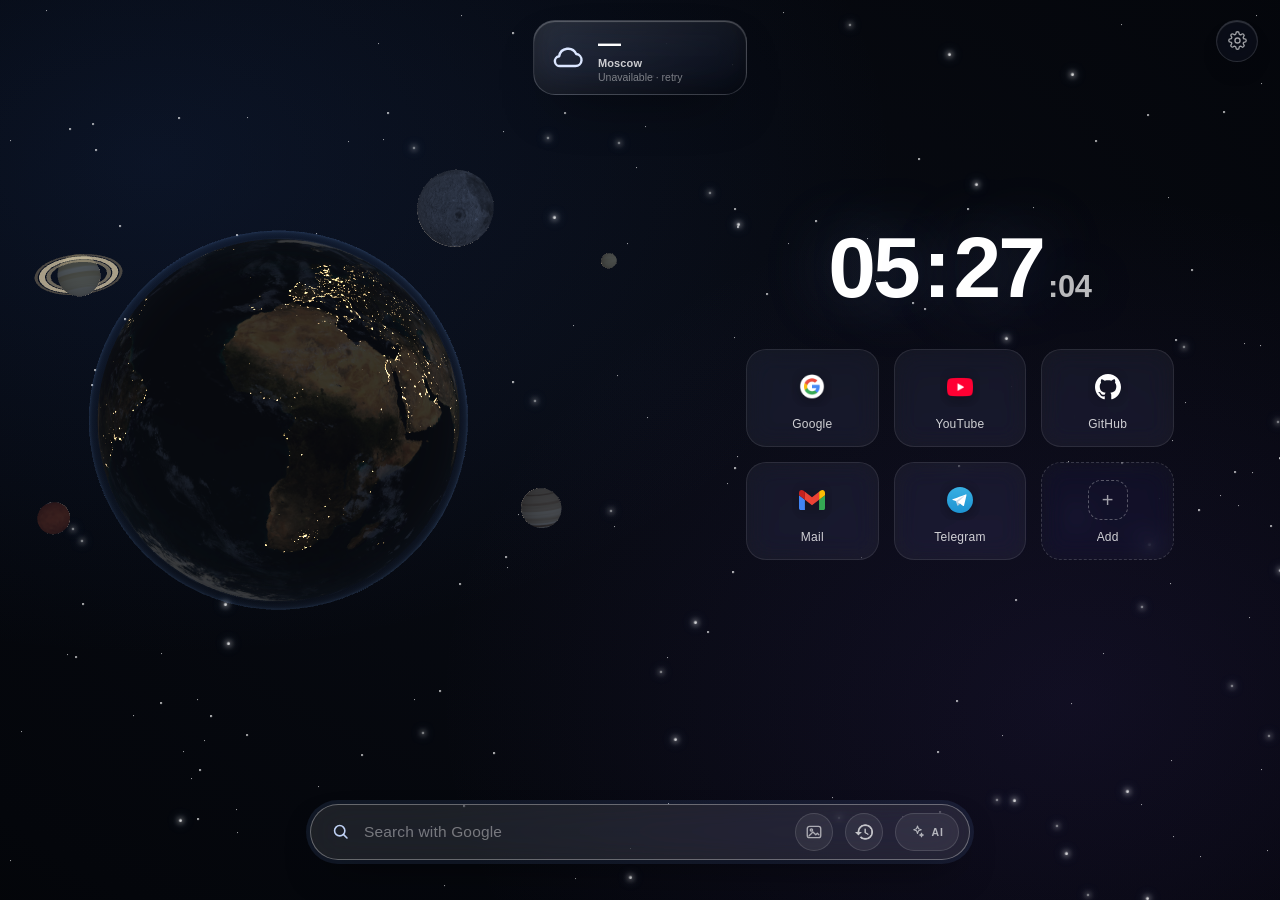
==== commit c4770e42: "Release 2.6.8: send image only with the paper-plane button" ====
--- a/index.html
+++ b/index.html
@@ -203,9 +203,10 @@
         <button class="search-attachment-send" id="search-attachment-send" type="button"
                 aria-label="Отправить изображение" title="Отправить изображение"
                 data-i18n-aria="imageSearch.send" data-i18n-title="imageSearch.send">
-          <svg viewBox="0 0 24 24" fill="none" stroke="currentColor" stroke-width="1.9"
+          <svg viewBox="0 0 24 24" fill="none" stroke="currentColor" stroke-width="1.8"
                stroke-linecap="round" stroke-linejoin="round" aria-hidden="true">
-            <path d="M5 12h14M13 6l6 6-6 6" />
+            <path d="M21 3 3 10.5l7 2.5 2.5 7L21 3Z" />
+            <path d="m10 13 5-5" />
           </svg>
         </button>
       </div>
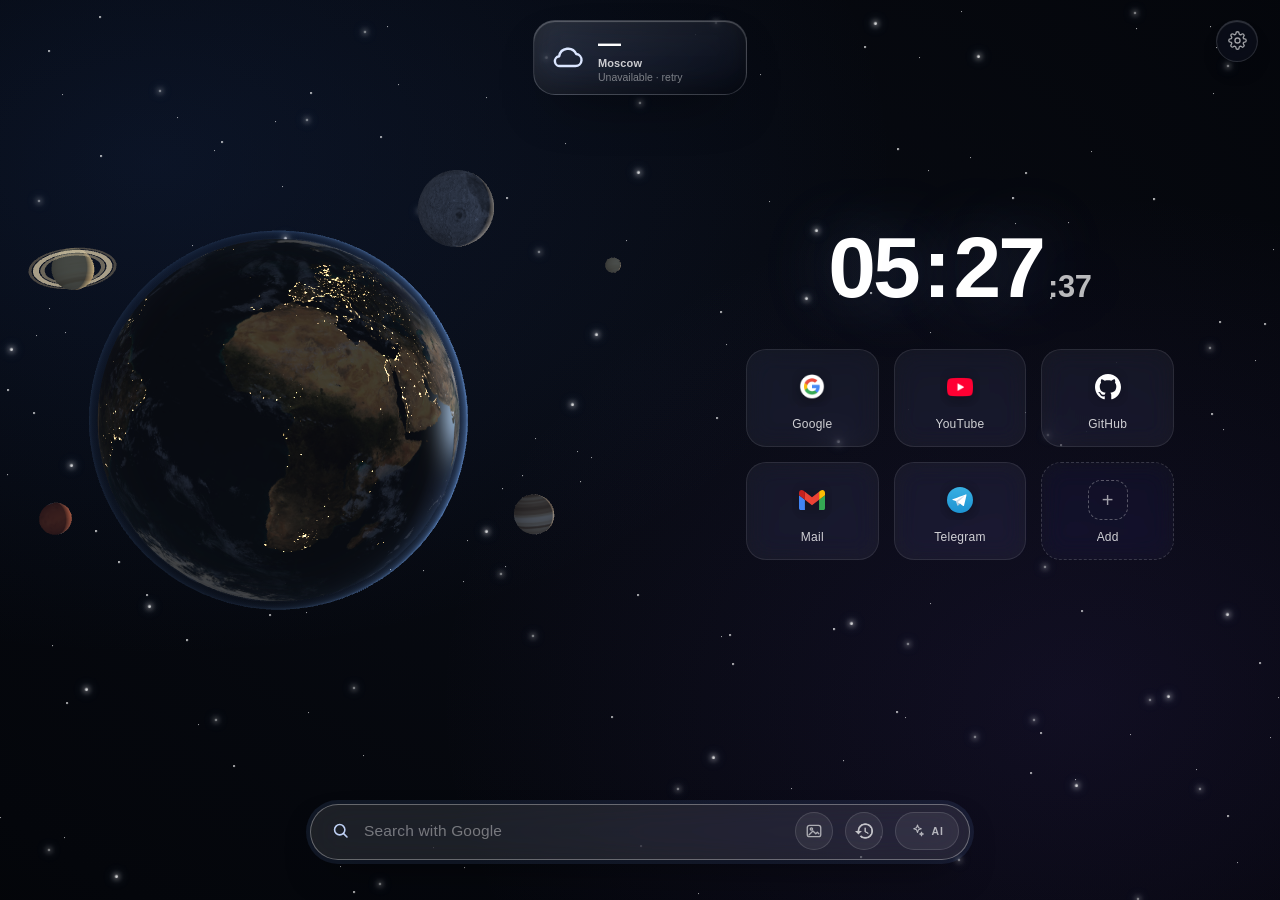
==== commit c1f34122: "Release 2.6.9: multi-image composer, smooth lighting and player fixes" ====
--- a/index.html
+++ b/index.html
@@ -3,7 +3,7 @@
 <head>
   <meta charset="UTF-8" />
   <meta name="color-scheme" content="dark" />
-  <meta name="viewport" content="width=device-width, initial-scale=1" />
+  <meta name="viewport" content="width=device-width, initial-scale=1, maximum-scale=1, user-scalable=no" />
   <title>New Tab</title>
   <link rel="stylesheet" href="style.css" />
 </head>
@@ -155,13 +155,8 @@
   
   <footer class="search-bar">
     <form class="search" id="search-form" action="https://www.google.com/search" method="get" role="search">
-      <div class="search-attachment" id="search-attachment" hidden>
-        <div class="search-attachment-thumb">
-          <img class="search-attachment-img" id="search-attachment-img" alt="" />
-          <button class="search-attachment-remove" id="search-attachment-remove" type="button"
-                  aria-label="Убрать изображение" title="Убрать изображение"
-                  data-i18n-aria="imageSearch.remove" data-i18n-title="imageSearch.remove">×</button>
-        </div>
+      <div class="search-attachment" id="search-attachment">
+        <div class="search-attachment-list" id="search-attachment-list"></div>
       </div>
 
       <div class="search-row">
@@ -342,7 +337,7 @@
   </dialog>
 
   <input type="file" id="bookmark-import" accept="application/json,.json" hidden />
-  <input type="file" id="search-image-input" accept="image/*" hidden />
+  <input type="file" id="search-image-input" accept="image/*" multiple hidden />
 
   <script src="lib/three.min.js"></script>
   <script src="script.js"></script>
--- a/style.css
+++ b/style.css
@@ -18,6 +18,7 @@
 html,
 body {
   height: 100%;
+  touch-action: pan-x pan-y;
 }
 
 body {
@@ -1292,31 +1293,50 @@
 .search-attachment {
   display: flex;
   align-items: center;
-  gap: 14px;
   width: 100%;
-  min-height: 0;
+  max-height: 0;
   padding: 0;
+  overflow: hidden;
   border: 0;
   background: none;
   box-shadow: none;
+  opacity: 0;
+  transform: translateY(6px);
+  transition: max-height 0.28s ease, opacity 0.22s ease, transform 0.22s ease;
+  pointer-events: none;
+}
+
+.search.has-attachment .search-attachment {
+  max-height: 60px;
+  opacity: 1;
+  transform: translateY(0);
   pointer-events: auto;
 }
 
-.search-attachment[hidden] {
+.search-attachment-list {
+  display: flex;
+  gap: 8px;
+  width: 100%;
+  overflow-x: auto;
+  overflow-y: hidden;
+  scrollbar-width: none;
+}
+
+.search-attachment-list::-webkit-scrollbar {
   display: none;
 }
 
 .search-attachment-thumb {
   position: relative;
   flex: 0 0 auto;
-  width: 72px;
-  height: 72px;
+  width: 56px;
+  height: 56px;
   overflow: hidden;
   border: 1px solid rgba(255, 255, 255, 0.18);
-  border-radius: 14px;
+  border-radius: 12px;
   background: rgba(255, 255, 255, 0.06);
   box-shadow:
-    0 10px 22px -16px rgba(0, 0, 0, 0.9),
+    0 8px 18px -14px rgba(0, 0, 0, 0.9),
     inset 0 1px 0 rgba(255, 255, 255, 0.14);
 }
 
@@ -1342,15 +1362,21 @@
   box-shadow:
     0 8px 20px -10px rgba(90, 110, 255, 0.9),
     inset 0 1px 0 rgba(255, 255, 255, 0.28);
-  transition: transform 0.2s ease, box-shadow 0.2s ease;
+  opacity: 1;
+  transform: scale(1);
+  margin-left: 0;
+  transition: width 0.24s ease, height 0.24s ease, opacity 0.2s ease,
+    transform 0.24s ease, margin 0.24s ease, box-shadow 0.2s ease;
 }
 
 .search:not(.has-attachment) .search-attachment-send {
-  display: none;
-}
-
-.search.has-attachment .ai-history {
-  display: none;
+  width: 0;
+  height: 0;
+  border: 0;
+  opacity: 0;
+  transform: scale(0.6);
+  margin-left: -12px;
+  pointer-events: none;
 }
 
 .search-attachment-send svg {
@@ -1370,12 +1396,12 @@
 
 .search-attachment-remove {
   position: absolute;
-  top: 6px;
-  right: 6px;
+  top: 3px;
+  right: 3px;
   display: grid;
   place-items: center;
-  width: 26px;
-  height: 26px;
+  width: 20px;
+  height: 20px;
   padding: 0 0 1px;
   border: 1px solid rgba(255, 255, 255, 0.22);
   border-radius: 50%;
@@ -1384,7 +1410,7 @@
   backdrop-filter: blur(14px) saturate(160%);
   color: #ffffff;
   font-family: inherit;
-  font-size: 16px;
+  font-size: 13px;
   line-height: 1;
   cursor: pointer;
   opacity: 0;
@@ -1392,7 +1418,7 @@
   transition: opacity 0.2s ease, transform 0.2s ease, background 0.2s ease, border-color 0.2s ease;
 }
 
-.search-attachment:hover .search-attachment-remove,
+.search-attachment-thumb:hover .search-attachment-remove,
 .search-attachment-remove:focus-visible {
   opacity: 1;
   transform: scale(1);
@@ -1412,13 +1438,17 @@
 
 @media (max-width: 480px) {
   .search-attachment {
-    gap: 10px;
+    max-height: 56px;
+  }
+
+  .search.has-attachment .search-attachment {
+    max-height: 52px;
   }
 
   .search-attachment-thumb {
-    width: 64px;
-    height: 64px;
-    border-radius: 12px;
+    width: 52px;
+    height: 52px;
+    border-radius: 11px;
   }
 
   .search-attachment-send {
@@ -1431,10 +1461,11 @@
   position: relative;
   display: flex;
   flex-direction: column;
-  justify-content: center;
+  justify-content: flex-end;
   width: min(660px, 100%);
   height: 56px;
-  padding: 0 10px 0 20px;
+  padding: 9px 10px 9px 20px;
+  overflow: hidden;
   border: 1px solid rgba(255, 255, 255, 0.12);
   border-radius: 999px;
   background: rgba(255, 255, 255, 0.06);
@@ -1444,11 +1475,11 @@
     0 14px 40px -20px rgba(0, 0, 0, 0.95),
     inset 0 1px 0 rgba(255, 255, 255, 0.08);
   transition: background 0.3s ease, border-color 0.3s ease, box-shadow 0.3s ease,
-    border-radius 0.25s ease, padding 0.25s ease;
+    border-radius 0.28s ease, padding 0.28s ease, height 0.28s ease;
 }
 
 .search.has-attachment {
-  height: auto;
+  height: 126px;
   padding: 10px;
   border-radius: 24px;
   gap: 10px;
@@ -1460,6 +1491,17 @@
   gap: 12px;
   width: 100%;
   min-height: 38px;
+}
+
+.search.has-attachment .ai-history {
+  width: 0;
+  padding: 0;
+  border-width: 0;
+  opacity: 0;
+  transform: scale(0.6);
+  margin-right: -12px;
+  overflow: hidden;
+  pointer-events: none;
 }
 
 .search:focus-within {
@@ -1557,8 +1599,10 @@
   background: rgba(255, 255, 255, 0.06);
   color: rgba(255, 255, 255, 0.6);
   cursor: pointer;
+  overflow: hidden;
   transition: color 0.3s ease, background 0.3s ease, border-color 0.3s ease,
-    box-shadow 0.3s ease, transform 0.2s ease;
+    box-shadow 0.3s ease, transform 0.24s ease, width 0.24s ease,
+    padding 0.24s ease, margin 0.24s ease, opacity 0.2s ease;
 }
 
 .ai-history img {
@@ -2158,7 +2202,12 @@
 @media (max-width: 480px) {
   .search {
     height: 52px;
-    padding-left: 16px;
+    padding: 7px 10px 7px 16px;
+  }
+
+  .search.has-attachment {
+    height: 120px;
+    padding: 8px;
   }
 
   .ai-toggle {
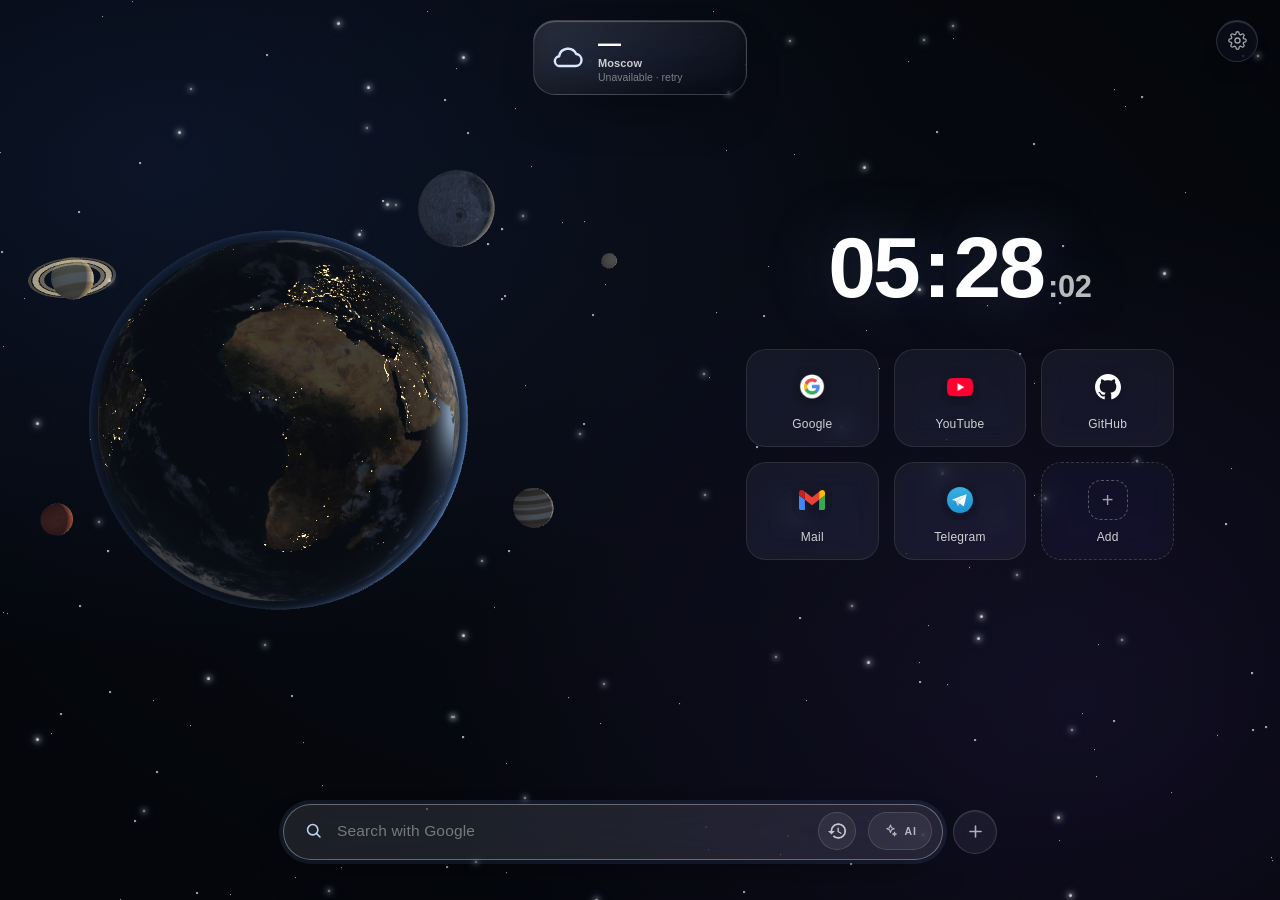
==== commit a5630d02: "Release 2.6.10: file attachments and stable scene during search expansion" ====
--- a/index.html
+++ b/index.html
@@ -154,58 +154,61 @@
 
   
   <footer class="search-bar">
-    <form class="search" id="search-form" action="https://www.google.com/search" method="get" role="search">
-      <div class="search-attachment" id="search-attachment">
-        <div class="search-attachment-list" id="search-attachment-list"></div>
-      </div>
-
-      <div class="search-row">
-        <svg class="search-icon" viewBox="0 0 24 24" fill="none" stroke="currentColor" stroke-width="2"
+    <div class="search-compose">
+      <div class="search-slot">
+        <form class="search" id="search-form" action="https://www.google.com/search" method="get" role="search">
+          <div class="search-attachment" id="search-attachment">
+            <div class="search-attachment-list" id="search-attachment-list"></div>
+          </div>
+
+          <div class="search-row">
+            <svg class="search-icon" viewBox="0 0 24 24" fill="none" stroke="currentColor" stroke-width="2"
+                 stroke-linecap="round" aria-hidden="true">
+              <circle cx="11" cy="11" r="6.5" />
+              <path d="M20.2 20.2 15.9 15.9" />
+            </svg>
+
+            <input id="search-input" name="q" type="text" placeholder="Search with Google"
+                   autocomplete="off" spellcheck="false" autofocus />
+
+            <button class="ai-history" id="ai-history" type="button"
+                    aria-label="Открыть историю ИИ-поиска Google" title="История ИИ-поиска Google"
+                    data-i18n-aria="search.history" data-i18n-title="search.history">
+              <img src="textures/history.png" alt="" aria-hidden="true" />
+            </button>
+
+            <button class="ai-toggle" id="ai-toggle" type="button" aria-pressed="false"
+                    aria-label="Переключить ИИ-поиск Google" title="ИИ-поиск Google">
+              <svg viewBox="0 0 24 24" fill="none" stroke="currentColor" stroke-width="1.7"
+                   stroke-linecap="round" stroke-linejoin="round" aria-hidden="true">
+                <path d="M12 3.2 13.6 7.6 18 9.2 13.6 10.8 12 15.2 10.4 10.8 6 9.2 10.4 7.6 12 3.2Z" />
+                <path d="m18.4 14.6.8 2.2 2.2.8-2.2.8-.8 2.2-.8-2.2-2.2-.8 2.2-.8.8-2.2Z" />
+              </svg>
+              <span class="ai-toggle-text" data-i18n="search.aiShort">AI</span>
+            </button>
+
+            <button class="search-attachment-send" id="search-attachment-send" type="button"
+                    aria-label="Отправить изображение" title="Отправить изображение"
+                    data-i18n-aria="imageSearch.send" data-i18n-title="imageSearch.send">
+              <svg viewBox="0 0 24 24" fill="none" stroke="currentColor" stroke-width="1.8"
+                   stroke-linecap="round" stroke-linejoin="round" aria-hidden="true">
+                <path d="M21 3 3 10.5l7 2.5 2.5 7L21 3Z" />
+                <path d="m10 13 5-5" />
+              </svg>
+            </button>
+          </div>
+        </form>
+      </div>
+
+      <button class="attach-button" id="attach-button" type="button"
+              aria-label="Прикрепить файл" title="Прикрепить файл"
+              data-i18n-aria="imageSearch.attach" data-i18n-title="imageSearch.attach">
+        <svg viewBox="0 0 24 24" fill="none" stroke="currentColor" stroke-width="2"
              stroke-linecap="round" aria-hidden="true">
-          <circle cx="11" cy="11" r="6.5" />
-          <path d="M20.2 20.2 15.9 15.9" />
-        </svg>
-
-        <input id="search-input" name="q" type="text" placeholder="Search with Google"
-               autocomplete="off" spellcheck="false" autofocus />
-
-        <button class="image-picker" id="image-picker" type="button"
-                aria-label="Поиск по картинке" title="Поиск по картинке">
-          <svg viewBox="0 0 24 24" fill="none" stroke="currentColor" stroke-width="1.8"
-               stroke-linecap="round" stroke-linejoin="round" aria-hidden="true">
-            <rect x="3" y="4.5" width="18" height="15" rx="3" />
-            <circle cx="8.6" cy="9.4" r="1.5" />
-            <path d="m5.5 17 5.1-5.1 3.8 3.8 2.1-2.1 2 2" />
-          </svg>
-        </button>
-
-        <button class="ai-history" id="ai-history" type="button"
-                aria-label="Открыть историю ИИ-поиска Google" title="История ИИ-поиска Google"
-                data-i18n-aria="search.history" data-i18n-title="search.history">
-          <img src="textures/history.png" alt="" aria-hidden="true" />
-        </button>
-
-        <button class="ai-toggle" id="ai-toggle" type="button" aria-pressed="false"
-                aria-label="Переключить ИИ-поиск Google" title="ИИ-поиск Google">
-          <svg viewBox="0 0 24 24" fill="none" stroke="currentColor" stroke-width="1.7"
-               stroke-linecap="round" stroke-linejoin="round" aria-hidden="true">
-            <path d="M12 3.2 13.6 7.6 18 9.2 13.6 10.8 12 15.2 10.4 10.8 6 9.2 10.4 7.6 12 3.2Z" />
-            <path d="m18.4 14.6.8 2.2 2.2.8-2.2.8-.8 2.2-.8-2.2-2.2-.8 2.2-.8.8-2.2Z" />
-          </svg>
-          <span class="ai-toggle-text" data-i18n="search.aiShort">AI</span>
-        </button>
-
-        <button class="search-attachment-send" id="search-attachment-send" type="button"
-                aria-label="Отправить изображение" title="Отправить изображение"
-                data-i18n-aria="imageSearch.send" data-i18n-title="imageSearch.send">
-          <svg viewBox="0 0 24 24" fill="none" stroke="currentColor" stroke-width="1.8"
-               stroke-linecap="round" stroke-linejoin="round" aria-hidden="true">
-            <path d="M21 3 3 10.5l7 2.5 2.5 7L21 3Z" />
-            <path d="m10 13 5-5" />
-          </svg>
-        </button>
-      </div>
-    </form>
+          <path d="M12 5v14M5 12h14" />
+        </svg>
+      </button>
+    </div>
   </footer>
 
   
@@ -337,7 +340,7 @@
   </dialog>
 
   <input type="file" id="bookmark-import" accept="application/json,.json" hidden />
-  <input type="file" id="search-image-input" accept="image/*" multiple hidden />
+  <input type="file" id="search-file-input" multiple hidden />
 
   <script src="lib/three.min.js"></script>
   <script src="script.js"></script>
--- a/style.css
+++ b/style.css
@@ -716,8 +716,14 @@
   padding-bottom: 12px;
 }
 
+body.layout-bottom .search-compose {
+  width: min(714px, calc(100vw - 160px));
+}
+
 body.layout-bottom .search {
-  width: min(660px, calc(100vw - 160px));
+  inset: 0 0 auto 0;
+  flex-direction: column-reverse;
+  justify-content: flex-end;
 }
 
 @media (min-width: 901px) {
@@ -1347,6 +1353,26 @@
   object-fit: cover;
 }
 
+.search-attachment-file {
+  display: grid;
+  place-items: center;
+  width: 100%;
+  height: 100%;
+  padding: 0 4px;
+  box-sizing: border-box;
+  background: linear-gradient(145deg, rgba(120, 150, 255, 0.18), rgba(255, 255, 255, 0.04));
+  color: rgba(255, 255, 255, 0.78);
+  font-size: 10.5px;
+  font-weight: 600;
+  letter-spacing: 0.04em;
+  line-height: 1.1;
+  text-transform: uppercase;
+  overflow: hidden;
+  text-overflow: ellipsis;
+  white-space: nowrap;
+  text-align: center;
+}
+
 .search-attachment-send {
   display: grid;
   place-items: center;
@@ -1437,14 +1463,6 @@
 }
 
 @media (max-width: 480px) {
-  .search-attachment {
-    max-height: 56px;
-  }
-
-  .search.has-attachment .search-attachment {
-    max-height: 52px;
-  }
-
   .search-attachment-thumb {
     width: 52px;
     height: 52px;
@@ -1457,12 +1475,28 @@
   }
 }
 
+.search-compose {
+  display: flex;
+  align-items: center;
+  gap: 10px;
+  width: min(714px, 100%);
+}
+
+.search-slot {
+  position: relative;
+  flex: 1 1 auto;
+  min-width: 0;
+  max-width: 660px;
+  height: 56px;
+}
+
 .search {
-  position: relative;
+  position: absolute;
+  inset: auto 0 0 0;
   display: flex;
   flex-direction: column;
   justify-content: flex-end;
-  width: min(660px, 100%);
+  width: 100%;
   height: 56px;
   padding: 9px 10px 9px 20px;
   overflow: hidden;
@@ -1476,6 +1510,56 @@
     inset 0 1px 0 rgba(255, 255, 255, 0.08);
   transition: background 0.3s ease, border-color 0.3s ease, box-shadow 0.3s ease,
     border-radius 0.28s ease, padding 0.28s ease, height 0.28s ease;
+}
+
+.attach-button {
+  display: grid;
+  place-items: center;
+  flex: 0 0 auto;
+  width: 44px;
+  height: 44px;
+  padding: 0;
+  border: 1px solid rgba(255, 255, 255, 0.14);
+  border-radius: 50%;
+  background: rgba(255, 255, 255, 0.06);
+  -webkit-backdrop-filter: blur(18px) saturate(160%);
+  backdrop-filter: blur(18px) saturate(160%);
+  color: rgba(255, 255, 255, 0.66);
+  cursor: pointer;
+  box-shadow:
+    0 14px 34px -22px rgba(0, 0, 0, 0.95),
+    inset 0 1px 0 rgba(255, 255, 255, 0.08);
+  transition: color 0.25s ease, background 0.25s ease, border-color 0.25s ease,
+    box-shadow 0.25s ease, transform 0.2s ease;
+}
+
+.attach-button svg {
+  width: 19px;
+  height: 19px;
+}
+
+.attach-button:hover {
+  color: #ffffff;
+  border-color: rgba(150, 170, 255, 0.45);
+  background: rgba(120, 140, 255, 0.16);
+  box-shadow:
+    0 0 22px rgba(120, 140, 255, 0.26),
+    inset 0 1px 0 rgba(255, 255, 255, 0.12);
+}
+
+.attach-button:active {
+  transform: scale(0.94);
+}
+
+.attach-button:focus-visible {
+  outline: 2px solid rgba(150, 180, 255, 0.8);
+  outline-offset: 2px;
+}
+
+.search-compose.is-ai .attach-button {
+  border-color: rgba(170, 150, 255, 0.35);
+  color: rgba(215, 205, 255, 0.9);
+  background: rgba(120, 100, 255, 0.14);
 }
 
 .search.has-attachment {
@@ -1638,44 +1722,6 @@
   box-shadow: 0 0 18px rgba(140, 110, 255, 0.22);
 }
 
-.image-picker {
-  display: grid;
-  place-items: center;
-  flex: 0 0 auto;
-  width: 38px;
-  height: 38px;
-  padding: 0;
-  border: 1px solid rgba(255, 255, 255, 0.13);
-  border-radius: 999px;
-  background: rgba(255, 255, 255, 0.06);
-  color: rgba(255, 255, 255, 0.6);
-  cursor: pointer;
-  transition: color 0.3s ease, background 0.3s ease, border-color 0.3s ease,
-    box-shadow 0.3s ease, transform 0.2s ease;
-}
-
-.image-picker svg {
-  width: 18px;
-  height: 18px;
-}
-
-.image-picker:hover {
-  color: #ffffff;
-  border-color: rgba(150, 170, 255, 0.45);
-  background: rgba(120, 140, 255, 0.14);
-  box-shadow: 0 0 20px rgba(120, 140, 255, 0.24);
-}
-
-.image-picker:active {
-  transform: scale(0.95);
-}
-
-.search.is-ai .image-picker {
-  border-color: rgba(170, 150, 255, 0.35);
-  color: rgba(215, 205, 255, 0.9);
-  background: rgba(120, 100, 255, 0.14);
-}
-
 .search.is-dragover {
   border-color: rgba(150, 180, 255, 0.8);
   background: rgba(120, 150, 255, 0.16);
@@ -2194,12 +2240,16 @@
     padding: 10px 64px 14px 12px;
   }
 
-  body.layout-bottom .search {
+  body.layout-bottom .search-compose {
     width: 100%;
   }
 }
 
 @media (max-width: 480px) {
+  .search-slot {
+    height: 52px;
+  }
+
   .search {
     height: 52px;
     padding: 7px 10px 7px 16px;
@@ -2208,6 +2258,16 @@
   .search.has-attachment {
     height: 120px;
     padding: 8px;
+  }
+
+  .attach-button {
+    width: 40px;
+    height: 40px;
+  }
+
+  .attach-button svg {
+    width: 17px;
+    height: 17px;
   }
 
   .ai-toggle {
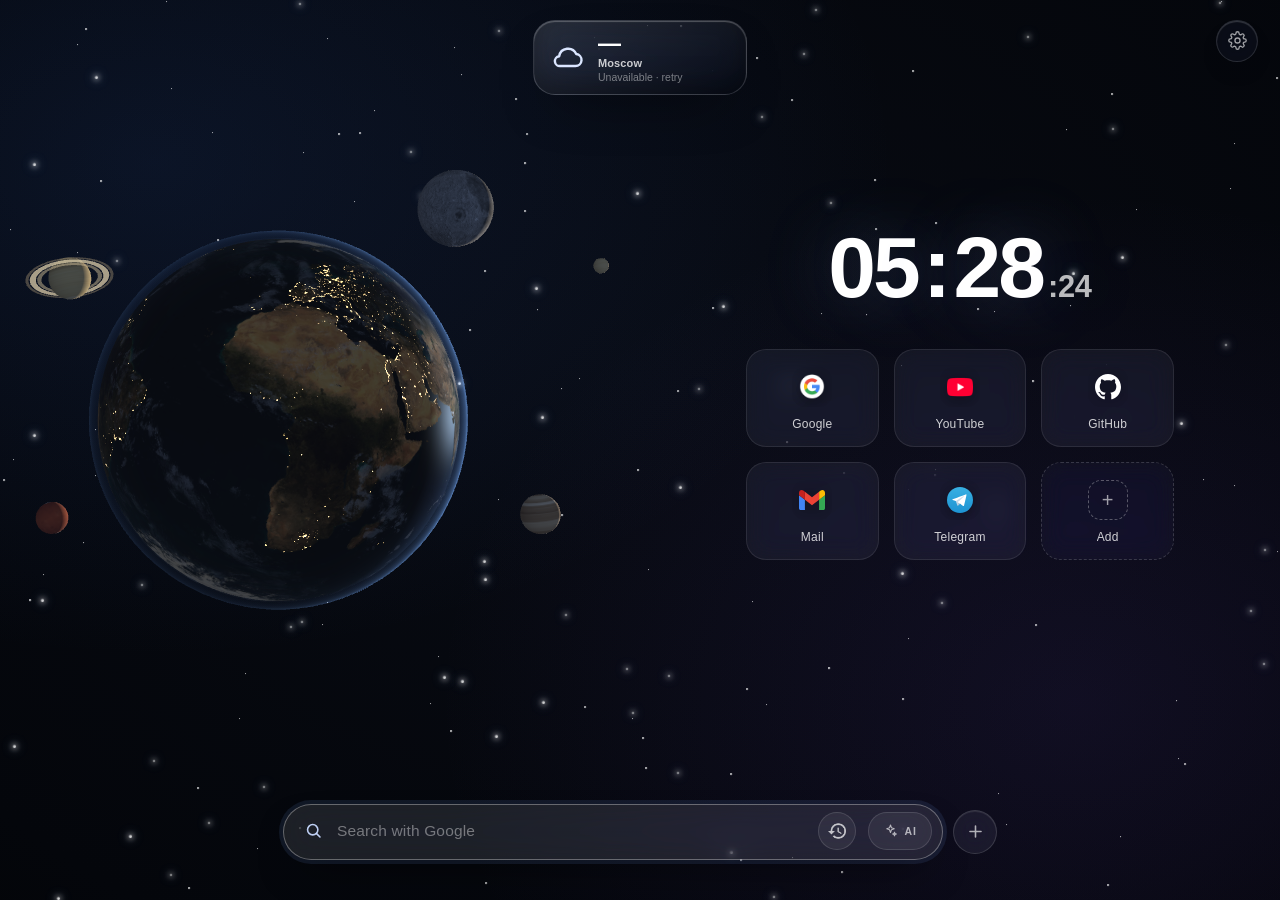
==== commit 38537c60: "Release 2.6.11: occasional comets across the night sky" ====
--- a/index.html
+++ b/index.html
@@ -10,6 +10,7 @@
 <body>
   
   <div class="stars" id="stars" aria-hidden="true"></div>
+  <div class="comet-sky" id="comet-sky" aria-hidden="true"></div>
 
   
   <button class="settings-button" id="settings-button" type="button"
--- a/style.css
+++ b/style.css
@@ -77,6 +77,66 @@
   50% {
     opacity: 1;
     transform: scale(1.15);
+  }
+}
+
+.comet-sky {
+  position: fixed;
+  inset: 0;
+  z-index: 0;
+  overflow: hidden;
+  pointer-events: none;
+}
+
+.comet {
+  position: absolute;
+  width: var(--len, 140px);
+  height: 1.6px;
+  border-radius: 999px;
+  background: linear-gradient(
+    90deg,
+    rgba(150, 190, 255, 0) 0%,
+    rgba(165, 200, 255, 0.1) 32%,
+    rgba(205, 226, 255, 0.66) 76%,
+    rgba(255, 255, 255, 0.98) 100%
+  );
+  filter: drop-shadow(0 0 4px rgba(150, 200, 255, 0.45));
+  opacity: 0;
+  rotate: var(--angle, 32deg);
+  translate: 0 0;
+  animation: comet-fly var(--flight, 1.2s) cubic-bezier(0.2, 0.6, 0.4, 1) forwards;
+  will-change: translate, opacity;
+}
+
+.comet::after {
+  content: "";
+  position: absolute;
+  top: 50%;
+  right: -1px;
+  width: 3px;
+  height: 3px;
+  border-radius: 50%;
+  background: #ffffff;
+  box-shadow:
+    0 0 6px 2px rgba(200, 225, 255, 0.9),
+    0 0 16px 5px rgba(120, 170, 255, 0.5);
+  transform: translateY(-50%);
+}
+
+@keyframes comet-fly {
+  0% {
+    translate: 0 0;
+    opacity: 0;
+  }
+  12% {
+    opacity: 1;
+  }
+  68% {
+    opacity: 0.95;
+  }
+  100% {
+    translate: var(--dx, 0) var(--dy, 0);
+    opacity: 0;
   }
 }
 
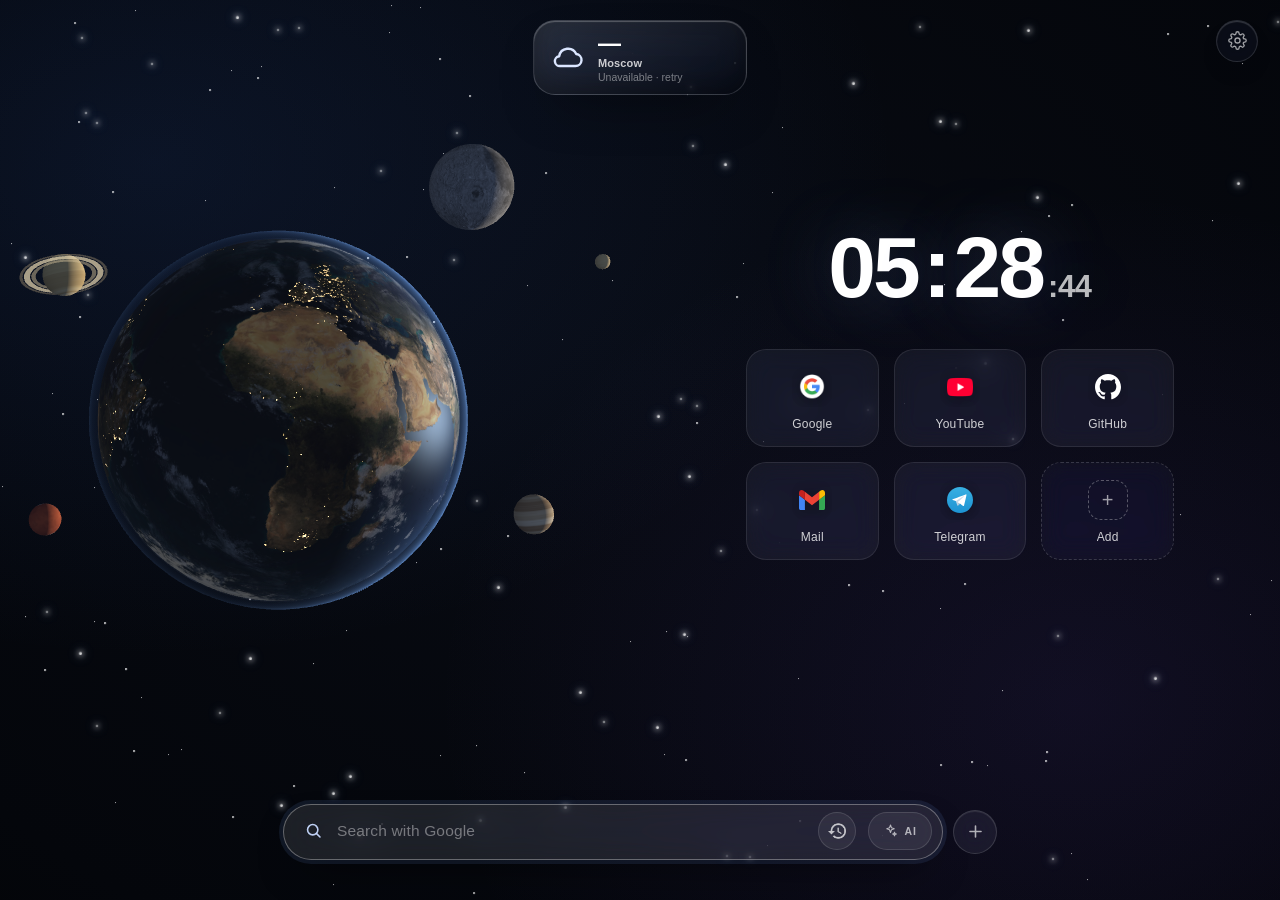
==== commit bcfb0ede: "Release 2.6.13: tabbed settings, grid editor, AI choice and drag reordering" ====
--- a/index.html
+++ b/index.html
@@ -249,86 +249,138 @@
     <form class="settings-form" id="settings-form" novalidate>
       <h2 data-i18n="settings.title">Настройки</h2>
 
-      <section class="settings-section">
-        <h3 data-i18n="settings.interfaceSection">Интерфейс</h3>
-        <label class="field">
-          <span data-i18n="settings.language">Язык интерфейса</span>
-          <select id="setting-language">
-            <option value="ru">Русский</option>
-            <option value="en">English</option>
-          </select>
-        </label>
-        <label class="field">
-          <span data-i18n="settings.layout">Расположение</span>
-          <select id="setting-layout">
-            <option value="top" data-i18n="settings.layoutTop">Поиск внизу, плеер сверху</option>
-            <option value="bottom" data-i18n="settings.layoutBottom">Поиск вверху, плеер внизу</option>
-          </select>
-        </label>
-      </section>
-
-      <section class="settings-section">
-        <h3 data-i18n="settings.planetSection">Планета</h3>
-        <label class="field">
-          <span data-i18n="settings.planetLighting">Освещение Земли</span>
-          <select id="setting-planet-lighting">
-            <option value="auto" data-i18n="lighting.auto">Авто (по времени)</option>
-            <option value="day" data-i18n="lighting.day">День</option>
-            <option value="dusk" data-i18n="lighting.dusk">50 / 50</option>
-            <option value="night" data-i18n="lighting.night">Ночь</option>
-          </select>
-        </label>
-        <p class="settings-note" data-i18n="settings.planetNote">Авто — по сезонному закату. Ручной режим не зависит от времени.</p>
-      </section>
-
-      <section class="settings-section">
-        <h3 data-i18n="settings.searchSection">Поисковик</h3>
-        <label class="field">
-          <span data-i18n="settings.searchEngine">Поисковая система</span>
-          <select id="setting-search-engine">
-            <option value="google">Google</option>
-            <option value="yandex" data-i18n="searchEngine.yandex">Яндекс</option>
-            <option value="bing">Bing</option>
-            <option value="duckduckgo">DuckDuckGo</option>
-          </select>
-        </label>
-      </section>
-
-      <section class="settings-section">
-        <div class="settings-heading">
-          <h3 data-i18n="settings.weatherSection">Погода справа от плеера</h3>
-          <label class="switch" title="Показывать виджет погоды" data-i18n-title="settings.weatherToggle">
-            <input id="setting-weather-enabled" type="checkbox" />
-            <span class="switch-track"><span class="switch-thumb"></span></span>
-          </label>
-        </div>
-
-        <label class="field">
-          <span data-i18n="settings.city">Город</span>
-          <select id="setting-weather-city"></select>
-        </label>
-
-        <label class="field">
-          <span data-i18n="settings.units">Единицы температуры</span>
-          <select id="setting-weather-unit">
-            <option value="celsius" data-i18n="units.celsius">Цельсий (°C)</option>
-            <option value="fahrenheit" data-i18n="units.fahrenheit">Фаренгейт (°F)</option>
-          </select>
-        </label>
-      </section>
-
-      <section class="settings-section">
-        <h3 data-i18n="settings.bookmarksSection">Закладки</h3>
-        <p class="settings-note" data-i18n="settings.bookmarksNote">По 9 закладок на странице. Точки под сеткой переключают страницы.</p>
-        <div class="settings-button-row">
-          <button class="btn btn--ghost" id="settings-export-bookmarks" type="button"
-                  data-i18n="settings.exportBookmarks">Экспорт закладок</button>
-          <button class="btn btn--ghost" id="settings-import-bookmarks" type="button"
-                  data-i18n="settings.importBookmarks">Импорт закладок</button>
-        </div>
-        <button class="btn btn--ghost" id="settings-restore-bookmarks" type="button"
-                data-i18n="settings.restore">Вернуть стандартные закладки</button>
-      </section>
+      <div class="settings-tabs" role="tablist" data-i18n-aria="settings.tabsLabel" aria-label="Разделы настроек">
+        <button class="settings-tab is-active" type="button" role="tab"
+                id="settings-tab-general" aria-controls="settings-panel-general" aria-selected="true"
+                data-settings-tab="general" data-i18n="settings.tabGeneral">Общие</button>
+        <button class="settings-tab" type="button" role="tab" tabindex="-1"
+                id="settings-tab-tiles" aria-controls="settings-panel-tiles" aria-selected="false"
+                data-settings-tab="tiles" data-i18n="settings.tabTiles">Вкладки</button>
+        <button class="settings-tab" type="button" role="tab" tabindex="-1"
+                id="settings-tab-planet" aria-controls="settings-panel-planet" aria-selected="false"
+                data-settings-tab="planet" data-i18n="settings.tabPlanet">Планета</button>
+        <button class="settings-tab" type="button" role="tab" tabindex="-1"
+                id="settings-tab-weather" aria-controls="settings-panel-weather" aria-selected="false"
+                data-settings-tab="weather" data-i18n="settings.tabWeather">Погода</button>
+      </div>
+
+      <div class="settings-panels">
+        <section class="settings-panel is-active" id="settings-panel-general" role="tabpanel"
+                 aria-labelledby="settings-tab-general" data-settings-panel="general">
+          <section class="settings-section">
+            <h3 data-i18n="settings.interfaceSection">Интерфейс</h3>
+            <label class="field">
+              <span data-i18n="settings.language">Язык интерфейса</span>
+              <select id="setting-language">
+                <option value="ru">Русский</option>
+                <option value="en">English</option>
+              </select>
+            </label>
+            <label class="field">
+              <span data-i18n="settings.layout">Расположение</span>
+              <select id="setting-layout">
+                <option value="top" data-i18n="settings.layoutTop">Поиск внизу, плеер сверху</option>
+                <option value="bottom" data-i18n="settings.layoutBottom">Поиск вверху, плеер внизу</option>
+              </select>
+            </label>
+          </section>
+
+          <section class="settings-section">
+            <h3 data-i18n="settings.searchSection">Поиск</h3>
+            <label class="field">
+              <span data-i18n="settings.searchEngine">Поисковая система</span>
+              <select id="setting-search-engine">
+                <option value="google">Google</option>
+                <option value="yandex" data-i18n="searchEngine.yandex">Яндекс</option>
+                <option value="bing">Bing</option>
+                <option value="duckduckgo">DuckDuckGo</option>
+              </select>
+            </label>
+            <label class="field">
+              <span data-i18n="settings.aiEngine">ИИ для поиска</span>
+              <select id="setting-ai-engine">
+                <option value="google">Google AI</option>
+                <option value="chatgpt">ChatGPT</option>
+                <option value="deepseek">DeepSeek</option>
+                <option value="gemini">Gemini</option>
+              </select>
+            </label>
+            <p class="settings-note" data-i18n="settings.aiNote">Используется при включённом ИИ-поиске. Картинки по-прежнему ищутся через Google Lens или Google AI.</p>
+          </section>
+        </section>
+
+        <section class="settings-panel" id="settings-panel-tiles" role="tabpanel"
+                 aria-labelledby="settings-tab-tiles" data-settings-panel="tiles">
+          <section class="settings-section">
+            <h3 data-i18n="settings.bookmarksSection">Вкладки</h3>
+            <p class="settings-note" data-i18n="settings.bookmarksNote">Настройте размер сетки и страницы вкладок.</p>
+
+            <div class="grid-editor">
+              <div class="grid-editor-heading">
+                <span data-i18n="settings.gridSize">Размер сетки</span>
+                <strong id="grid-size-value">3 × 3</strong>
+              </div>
+              <div class="grid-editor-board" id="grid-editor-board" role="group"
+                   data-i18n-aria="settings.gridEditor" aria-label="Выбор размера сетки"></div>
+              <p class="settings-note" data-i18n="settings.gridNote">От 3 × 3 до 5 × 4. На одной странице помещается столько вкладок, сколько ячеек в сетке.</p>
+            </div>
+          </section>
+
+          <section class="settings-section">
+            <div class="settings-button-row">
+              <button class="btn btn--ghost" id="settings-export-bookmarks" type="button"
+                      data-i18n="settings.exportBookmarks">Экспорт закладок</button>
+              <button class="btn btn--ghost" id="settings-import-bookmarks" type="button"
+                      data-i18n="settings.importBookmarks">Импорт закладок</button>
+            </div>
+            <button class="btn btn--ghost" id="settings-restore-bookmarks" type="button"
+                    data-i18n="settings.restore">Вернуть стандартные закладки</button>
+          </section>
+        </section>
+
+        <section class="settings-panel" id="settings-panel-planet" role="tabpanel"
+                 aria-labelledby="settings-tab-planet" data-settings-panel="planet">
+          <section class="settings-section">
+            <h3 data-i18n="settings.planetSection">Планета</h3>
+            <label class="field">
+              <span data-i18n="settings.planetLighting">Освещение Земли</span>
+              <select id="setting-planet-lighting">
+                <option value="auto" data-i18n="lighting.auto">Авто (по времени)</option>
+                <option value="day" data-i18n="lighting.day">День</option>
+                <option value="dusk" data-i18n="lighting.dusk">50 / 50</option>
+                <option value="night" data-i18n="lighting.night">Ночь</option>
+              </select>
+            </label>
+            <p class="settings-note" data-i18n="settings.planetNote">Авто — по сезонному закату. Ручной режим не зависит от времени.</p>
+          </section>
+        </section>
+
+        <section class="settings-panel" id="settings-panel-weather" role="tabpanel"
+                 aria-labelledby="settings-tab-weather" data-settings-panel="weather">
+          <section class="settings-section">
+            <div class="settings-heading">
+              <h3 data-i18n="settings.weatherSection">Погода справа от плеера</h3>
+              <label class="switch" title="Показывать виджет погоды" data-i18n-title="settings.weatherToggle">
+                <input id="setting-weather-enabled" type="checkbox" />
+                <span class="switch-track"><span class="switch-thumb"></span></span>
+              </label>
+            </div>
+
+            <label class="field">
+              <span data-i18n="settings.city">Город</span>
+              <select id="setting-weather-city"></select>
+            </label>
+
+            <label class="field">
+              <span data-i18n="settings.units">Единицы температуры</span>
+              <select id="setting-weather-unit">
+                <option value="celsius" data-i18n="units.celsius">Цельсий (°C)</option>
+                <option value="fahrenheit" data-i18n="units.fahrenheit">Фаренгейт (°F)</option>
+              </select>
+            </label>
+          </section>
+        </section>
+      </div>
 
       <p class="dialog-status" id="settings-status" role="status"></p>
       <p class="dialog-error" id="settings-error" role="alert"></p>
--- a/style.css
+++ b/style.css
@@ -13,6 +13,11 @@
   --accent-blue: #4f7dff;
   --accent-violet: #9b5cff;
   --accent-cyan: #22c7e6;
+  --accent-pink: #ec4899;
+  --space-gradient: linear-gradient(135deg, #22d3ee 0%, #5b7cff 34%, #a855f7 66%, #ec4899 100%);
+  --space-glow: rgba(124, 92, 255, 0.5);
+  --tile-columns: 3;
+  --tile-rows: 3;
 }
 
 html,
@@ -235,7 +240,7 @@
 
 .tiles {
   display: grid;
-  grid-template-columns: repeat(3, minmax(0, 1fr));
+  grid-template-columns: repeat(var(--tile-columns, 3), minmax(0, 1fr));
   align-content: start;
   gap: clamp(10px, 1.2vw, 15px);
   width: min(100%, 440px);
@@ -549,6 +554,47 @@
   opacity: 0.42;
 }
 
+.tile-wrap.is-drop-left::before,
+.tile-wrap.is-drop-right::before,
+.tile-wrap.is-drop-top::before,
+.tile-wrap.is-drop-bottom::before {
+  content: "";
+  position: absolute;
+  z-index: 4;
+  border-radius: 999px;
+  background: var(--space-gradient);
+  box-shadow: 0 0 12px var(--space-glow);
+  pointer-events: none;
+}
+
+.tile-wrap.is-drop-left::before {
+  left: -7px;
+  top: 8%;
+  bottom: 8%;
+  width: 3px;
+}
+
+.tile-wrap.is-drop-right::before {
+  right: -7px;
+  top: 8%;
+  bottom: 8%;
+  width: 3px;
+}
+
+.tile-wrap.is-drop-top::before {
+  top: -7px;
+  left: 8%;
+  right: 8%;
+  height: 3px;
+}
+
+.tile-wrap.is-drop-bottom::before {
+  bottom: -7px;
+  left: 8%;
+  right: 8%;
+  height: 3px;
+}
+
 .folder-backdrop {
   position: fixed;
   inset: 0;
@@ -740,11 +786,11 @@
 }
 
 .bookmark-type-option.is-active {
-  background: linear-gradient(135deg, rgba(90, 125, 255, 0.92), rgba(150, 100, 255, 0.92));
+  background: var(--space-gradient);
   color: #ffffff;
   box-shadow:
-    0 6px 16px -10px rgba(90, 110, 255, 0.9),
-    inset 0 1px 0 rgba(255, 255, 255, 0.24);
+    0 6px 18px -10px var(--space-glow),
+    inset 0 1px 0 rgba(255, 255, 255, 0.28);
 }
 
 .top-widgets {
@@ -1089,10 +1135,10 @@
   width: 36px;
   height: 36px;
   border-color: transparent;
-  background: linear-gradient(135deg, rgba(110, 145, 255, 0.95), rgba(150, 105, 255, 0.95));
+  background: var(--space-gradient);
   color: #ffffff;
   box-shadow:
-    0 6px 18px -8px rgba(90, 110, 255, 0.9),
+    0 6px 20px -8px var(--space-glow),
     inset 0 1px 0 rgba(255, 255, 255, 0.32);
 }
 
@@ -1442,12 +1488,12 @@
   padding: 0;
   border: 1px solid transparent;
   border-radius: 50%;
-  background: linear-gradient(135deg, rgba(100, 140, 255, 0.98), rgba(150, 100, 255, 0.98));
+  background: var(--space-gradient);
   color: #ffffff;
   cursor: pointer;
   box-shadow:
-    0 8px 20px -10px rgba(90, 110, 255, 0.9),
-    inset 0 1px 0 rgba(255, 255, 255, 0.28);
+    0 8px 22px -10px var(--space-glow),
+    inset 0 1px 0 rgba(255, 255, 255, 0.32);
   opacity: 1;
   transform: scale(1);
   margin-left: 0;
@@ -1661,7 +1707,7 @@
   background:
     linear-gradient(rgba(13, 17, 32, 0.88), rgba(13, 17, 32, 0.88)) padding-box,
     linear-gradient(110deg,
-      var(--accent-blue), var(--accent-violet), var(--accent-cyan), var(--accent-blue)) border-box;
+      #22d3ee, #5b7cff, #a855f7, #ec4899, #22d3ee) border-box;
   background-size: 100% 100%, 300% 100%;
   animation: ai-border 7s linear infinite, ai-pulse 3.4s ease-in-out infinite;
 }
@@ -1670,7 +1716,7 @@
   background:
     linear-gradient(rgba(13, 17, 32, 0.94), rgba(13, 17, 32, 0.94)) padding-box,
     linear-gradient(110deg,
-      var(--accent-blue), var(--accent-violet), var(--accent-cyan), var(--accent-blue)) border-box;
+      #22d3ee, #5b7cff, #a855f7, #ec4899, #22d3ee) border-box;
   background-size: 100% 100%, 300% 100%;
 }
 
@@ -1759,6 +1805,10 @@
   transition: opacity 0.3s ease;
 }
 
+.ai-history[hidden] {
+  display: none;
+}
+
 .ai-history:hover img,
 .search.is-ai .ai-history img {
   opacity: 1;
@@ -1827,11 +1877,11 @@
 
 .search.is-ai .ai-toggle {
   border-color: transparent;
-  background: linear-gradient(135deg, var(--accent-blue), var(--accent-violet) 58%, var(--accent-cyan));
+  background: var(--space-gradient);
   color: #ffffff;
   box-shadow:
-    0 0 18px rgba(110, 120, 255, 0.55),
-    inset 0 1px 0 rgba(255, 255, 255, 0.28);
+    0 0 22px var(--space-glow),
+    inset 0 1px 0 rgba(255, 255, 255, 0.3);
 }
 
 .search.is-ai .ai-toggle svg {
@@ -1988,13 +2038,16 @@
   padding: 0 18px;
   border: 0;
   border-radius: 12px;
-  background: linear-gradient(135deg, var(--accent-blue), var(--accent-violet));
+  background: var(--space-gradient);
   color: #ffffff;
   font-family: inherit;
   font-size: 13px;
   font-weight: 600;
   cursor: pointer;
-  transition: transform 0.2s ease, filter 0.2s ease;
+  box-shadow:
+    0 10px 24px -12px var(--space-glow),
+    inset 0 1px 0 rgba(255, 255, 255, 0.28);
+  transition: transform 0.2s ease, filter 0.2s ease, box-shadow 0.2s ease;
 }
 
 .btn:hover {
@@ -2049,6 +2102,126 @@
   font-size: 18px;
   font-weight: 600;
   letter-spacing: -0.01em;
+}
+
+.settings-tabs {
+  display: flex;
+  gap: 5px;
+  padding: 4px;
+  border: 1px solid rgba(255, 255, 255, 0.09);
+  border-radius: 14px;
+  background: rgba(0, 0, 0, 0.18);
+}
+
+.settings-tab {
+  flex: 1 1 0;
+  min-width: 0;
+  height: 34px;
+  padding: 0 8px;
+  overflow: hidden;
+  border: 0;
+  border-radius: 10px;
+  background: transparent;
+  color: rgba(255, 255, 255, 0.5);
+  font-family: inherit;
+  font-size: 12px;
+  font-weight: 600;
+  letter-spacing: 0.01em;
+  white-space: nowrap;
+  text-overflow: ellipsis;
+  cursor: pointer;
+  transition: color 0.2s ease, background 0.2s ease, box-shadow 0.2s ease;
+}
+
+.settings-tab:hover {
+  color: #ffffff;
+  background: rgba(255, 255, 255, 0.06);
+}
+
+.settings-tab.is-active {
+  color: #ffffff;
+  background: var(--space-gradient);
+  box-shadow:
+    0 6px 18px -12px var(--space-glow),
+    inset 0 1px 0 rgba(255, 255, 255, 0.26);
+}
+
+.settings-tab:focus-visible {
+  outline: 2px solid rgba(150, 180, 255, 0.75);
+  outline-offset: 2px;
+}
+
+.settings-panel {
+  display: none;
+  flex-direction: column;
+  gap: 18px;
+}
+
+.settings-panel.is-active {
+  display: flex;
+}
+
+.settings-panel > .settings-section:first-child {
+  padding-top: 0;
+  border-top: 0;
+}
+
+.grid-editor {
+  display: flex;
+  flex-direction: column;
+  gap: 10px;
+  padding: 14px;
+  border: 1px solid rgba(255, 255, 255, 0.08);
+  border-radius: 16px;
+  background: rgba(255, 255, 255, 0.03);
+}
+
+.grid-editor-heading {
+  display: flex;
+  align-items: center;
+  justify-content: space-between;
+  gap: 12px;
+  font-size: 12px;
+  color: rgba(255, 255, 255, 0.62);
+}
+
+.grid-editor-heading strong {
+  color: #ffffff;
+  font-size: 13px;
+  font-weight: 600;
+  letter-spacing: 0.04em;
+}
+
+.grid-editor-board {
+  display: grid;
+  grid-template-columns: repeat(5, 26px);
+  gap: 5px;
+}
+
+.grid-editor-cell {
+  width: 26px;
+  height: 26px;
+  padding: 0;
+  border: 1px solid rgba(255, 255, 255, 0.12);
+  border-radius: 7px;
+  background: rgba(255, 255, 255, 0.04);
+  cursor: pointer;
+  transition: border-color 0.18s ease, background 0.18s ease, box-shadow 0.18s ease;
+}
+
+.grid-editor-cell:hover {
+  border-color: rgba(150, 180, 255, 0.45);
+}
+
+.grid-editor-cell.is-preview {
+  border-color: rgba(150, 180, 255, 0.5);
+  background: rgba(120, 150, 255, 0.2);
+}
+
+.grid-editor-cell.is-selected {
+  border-color: rgba(190, 210, 255, 0.8);
+  background: var(--space-gradient);
+  box-shadow: 0 0 12px var(--space-glow);
 }
 
 .settings-section {
@@ -2155,7 +2328,7 @@
 
 .switch input:checked + .switch-track {
   border-color: transparent;
-  background: linear-gradient(135deg, var(--accent-blue), var(--accent-violet));
+  background: var(--space-gradient);
 }
 
 .switch input:checked + .switch-track .switch-thumb {
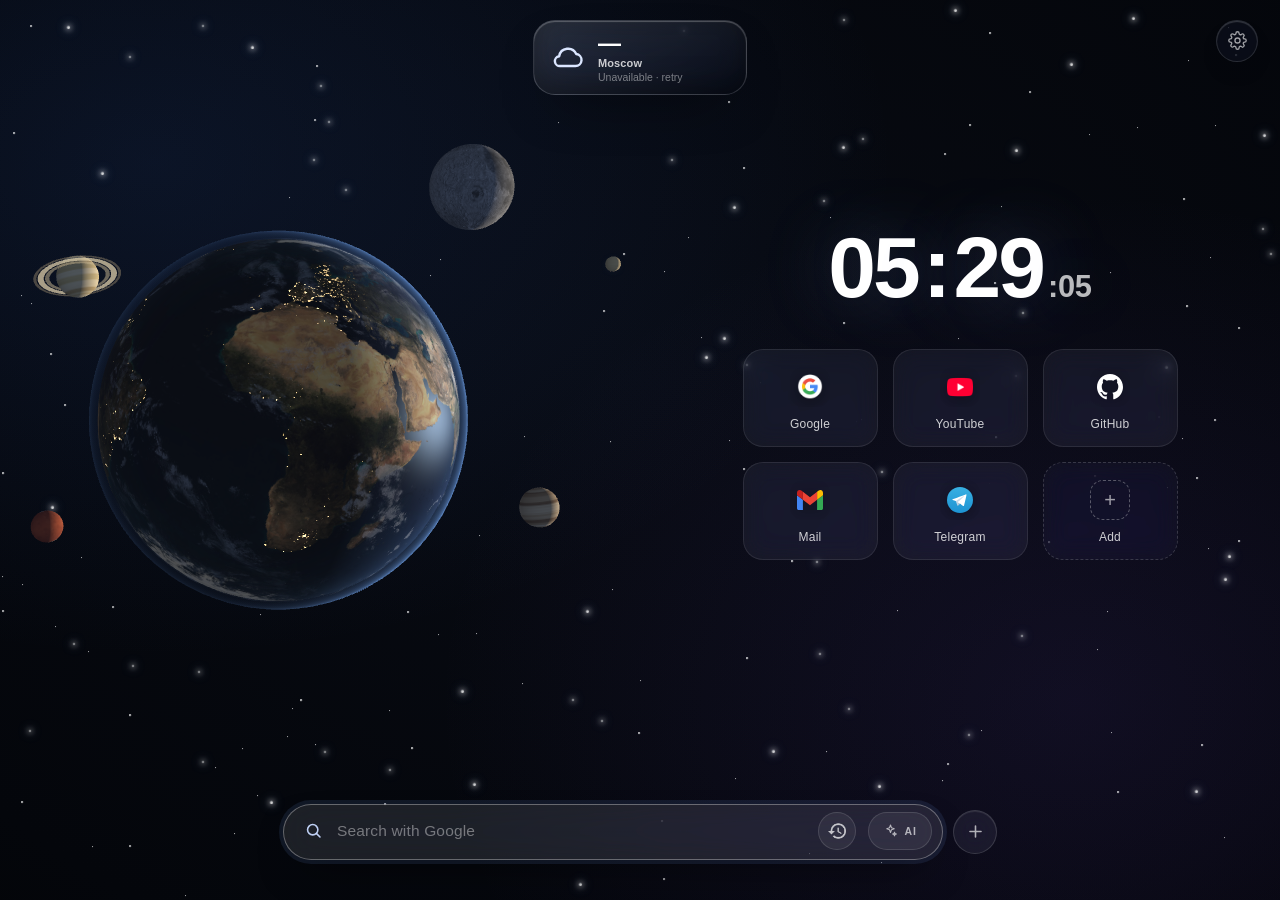
==== commit 34fa8a9e: "Release 2.6.16: occasional black hole in the background" ====
--- a/index.html
+++ b/index.html
@@ -11,6 +11,7 @@
   
   <div class="stars" id="stars" aria-hidden="true"></div>
   <div class="comet-sky" id="comet-sky" aria-hidden="true"></div>
+  <canvas class="black-hole-canvas" id="black-hole-canvas" aria-hidden="true" hidden></canvas>
 
   
   <button class="settings-button" id="settings-button" type="button"
@@ -397,5 +398,6 @@
 
   <script src="lib/three.min.js"></script>
   <script src="script.js"></script>
+  <script src="black-hole.js"></script>
 </body>
 </html>
--- a/style.css
+++ b/style.css
@@ -14,8 +14,8 @@
   --accent-violet: #9b5cff;
   --accent-cyan: #22c7e6;
   --accent-pink: #ec4899;
-  --space-gradient: linear-gradient(135deg, #22d3ee 0%, #5b7cff 34%, #a855f7 66%, #ec4899 100%);
-  --space-glow: rgba(124, 92, 255, 0.5);
+  --space-gradient: linear-gradient(180deg, #3b5f86 0%, #294a6b 52%, #1a2f47 100%);
+  --space-glow: rgba(30, 60, 95, 0.3);
   --tile-columns: 3;
   --tile-rows: 3;
 }
@@ -91,6 +91,19 @@
   z-index: 0;
   overflow: hidden;
   pointer-events: none;
+}
+
+.black-hole-canvas {
+  position: fixed;
+  inset: 0;
+  z-index: 0;
+  width: 100%;
+  height: 100%;
+  pointer-events: none;
+}
+
+.black-hole-canvas[hidden] {
+  display: none;
 }
 
 .comet {
@@ -209,7 +222,7 @@
   justify-content: center;
   gap: clamp(26px, 4.5vh, 54px);
   width: 100%;
-  max-width: 500px;
+  max-width: 100%;
   height: 100%;
   padding: 0 clamp(16px, 3vw, 36px);
   justify-self: center;
@@ -243,7 +256,7 @@
   grid-template-columns: repeat(var(--tile-columns, 3), minmax(0, 1fr));
   align-content: start;
   gap: clamp(10px, 1.2vw, 15px);
-  width: min(100%, 440px);
+  width: min(100%, calc(var(--tile-columns, 3) * 145px));
 }
 
 .bookmarks-widget {
@@ -1518,7 +1531,7 @@
 
 .search-attachment-send:hover {
   box-shadow:
-    0 10px 24px -10px rgba(100, 120, 255, 1),
+    0 10px 24px -10px rgba(45, 80, 130, 0.5),
     inset 0 1px 0 rgba(255, 255, 255, 0.3);
 }
 
@@ -1707,7 +1720,7 @@
   background:
     linear-gradient(rgba(13, 17, 32, 0.88), rgba(13, 17, 32, 0.88)) padding-box,
     linear-gradient(110deg,
-      #22d3ee, #5b7cff, #a855f7, #ec4899, #22d3ee) border-box;
+      #3b5f86, #294a6b, #1a2f47, #3b5f86) border-box;
   background-size: 100% 100%, 300% 100%;
   animation: ai-border 7s linear infinite, ai-pulse 3.4s ease-in-out infinite;
 }
@@ -1716,7 +1729,7 @@
   background:
     linear-gradient(rgba(13, 17, 32, 0.94), rgba(13, 17, 32, 0.94)) padding-box,
     linear-gradient(110deg,
-      #22d3ee, #5b7cff, #a855f7, #ec4899, #22d3ee) border-box;
+      #3b5f86, #294a6b, #1a2f47, #3b5f86) border-box;
   background-size: 100% 100%, 300% 100%;
 }
 
@@ -2051,7 +2064,7 @@
 }
 
 .btn:hover {
-  filter: brightness(1.12);
+  filter: brightness(1.05);
   transform: translateY(-1px);
 }
 
@@ -2441,7 +2454,7 @@
   }
 
   .tiles {
-    width: min(100%, 430px);
+    width: min(100%, calc(var(--tile-columns, 3) * 140px));
   }
 
   
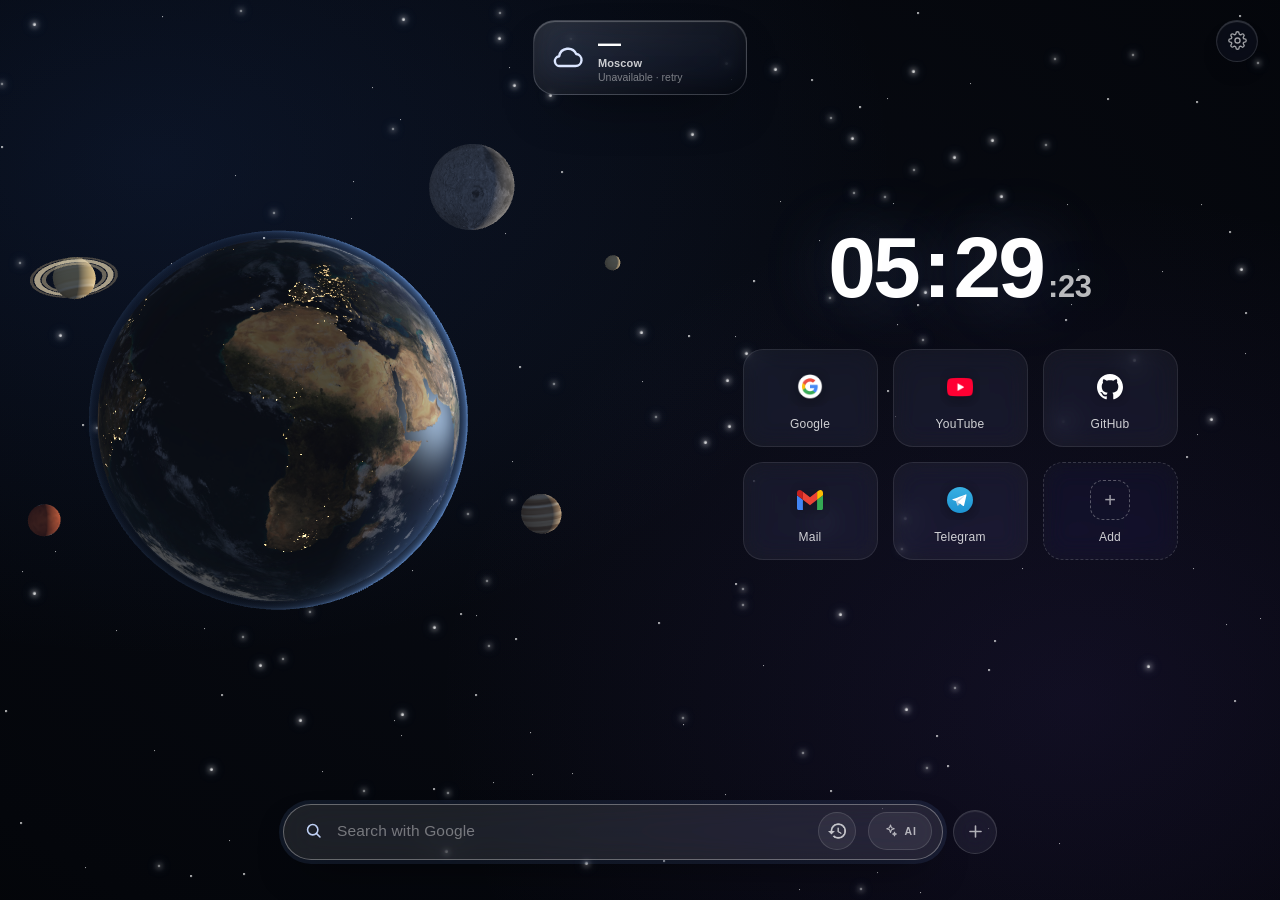
==== commit 5fa422cb: "Release 2.6.17: remove the black hole effect" ====
--- a/index.html
+++ b/index.html
@@ -11,7 +11,6 @@
   
   <div class="stars" id="stars" aria-hidden="true"></div>
   <div class="comet-sky" id="comet-sky" aria-hidden="true"></div>
-  <canvas class="black-hole-canvas" id="black-hole-canvas" aria-hidden="true" hidden></canvas>
 
   
   <button class="settings-button" id="settings-button" type="button"
@@ -398,6 +397,5 @@
 
   <script src="lib/three.min.js"></script>
   <script src="script.js"></script>
-  <script src="black-hole.js"></script>
 </body>
 </html>
--- a/style.css
+++ b/style.css
@@ -91,19 +91,6 @@
   z-index: 0;
   overflow: hidden;
   pointer-events: none;
-}
-
-.black-hole-canvas {
-  position: fixed;
-  inset: 0;
-  z-index: 0;
-  width: 100%;
-  height: 100%;
-  pointer-events: none;
-}
-
-.black-hole-canvas[hidden] {
-  display: none;
 }
 
 .comet {
